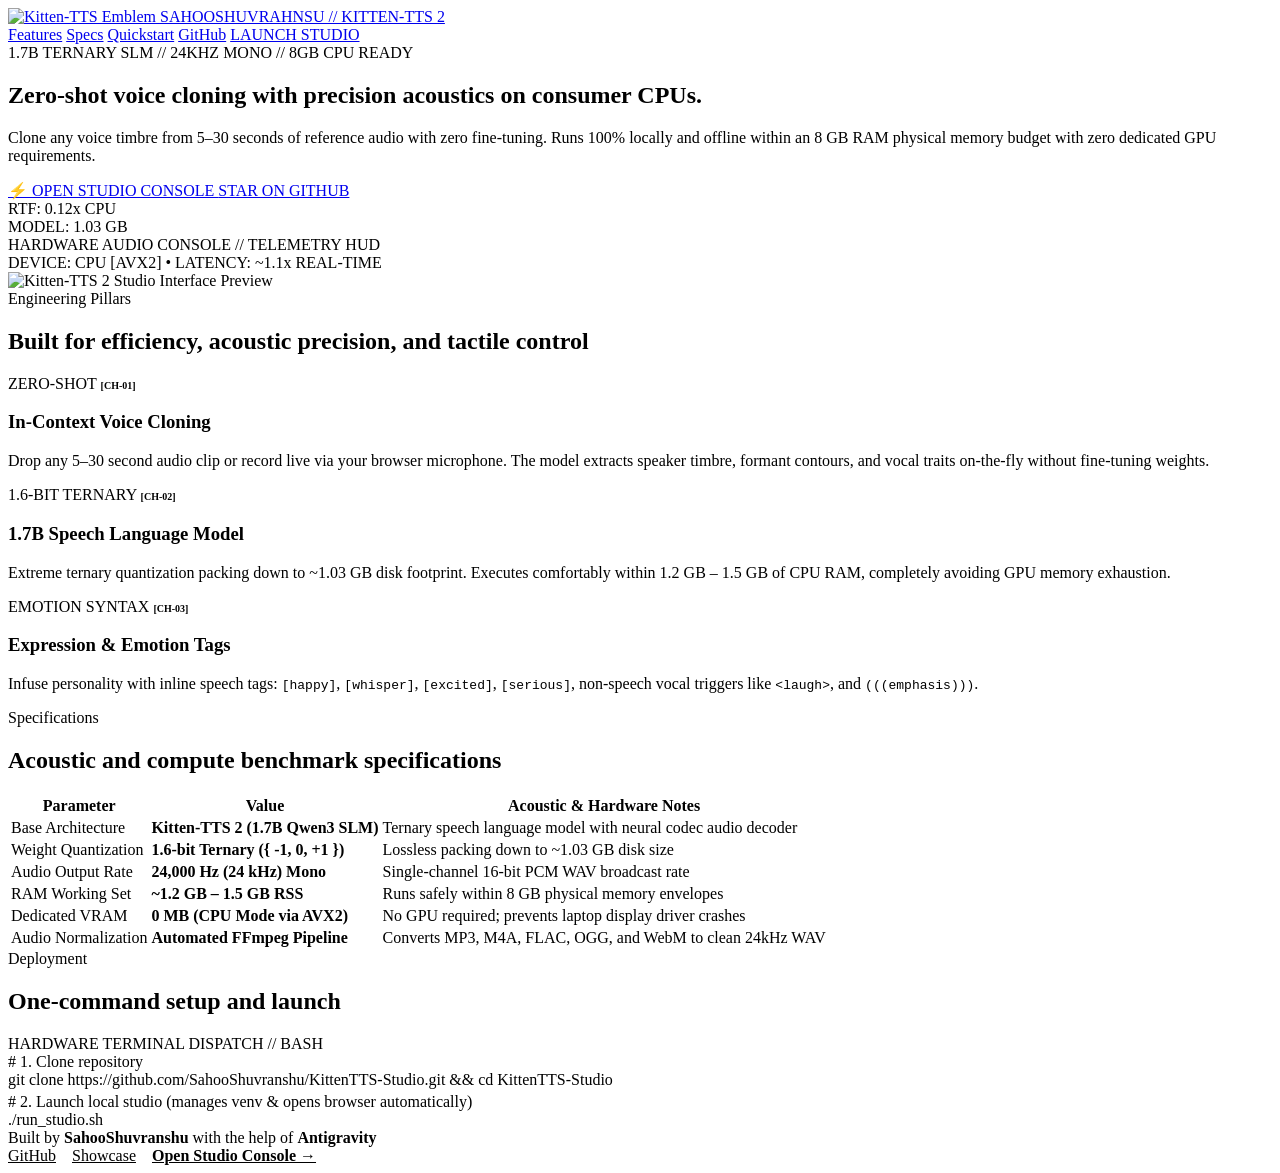
==== frontend/index.html @ 42e55e17 "feat(design): transition UI and assets to minimal retro-futurist brutalism" ====
<!DOCTYPE html>
<html lang="en">
<head>
  <meta charset="UTF-8">
  <meta name="viewport" content="width=device-width, initial-scale=1.0">
  <title>Kitten-TTS 2 Studio — Zero-Shot Voice Cloning on CPU</title>
  <meta name="description" content="Local, zero-shot voice cloning on standard consumer CPUs under 8 GB RAM. 24kHz broadcast audio synthesis powered by Kitten-TTS 2 (1.7B Ternary SLM). By SahooShuvranshu.">
  <meta name="author" content="SahooShuvranshu">
  <meta name="theme-color" content="#090a0d">

  <!-- Open Graph / Facebook -->
  <meta property="og:type" content="website">
  <meta property="og:url" content="https://sahooshuvranshu.github.io/KittenTTS-Studio">
  <meta property="og:title" content="Kitten-TTS 2 Studio — Minimal Retro-Futurist Voice Synthesis">
  <meta property="og:description" content="Local, zero-shot voice cloning on consumer CPUs under 8 GB RAM. 24kHz broadcast audio synthesis powered by Kitten-TTS 2 (1.7B Ternary SLM).">
  <meta property="og:image" content="/assets/og-card.png">

  <!-- Twitter -->
  <meta name="twitter:card" content="summary_large_image">
  <meta name="twitter:site" content="@SahooShuvranshu">
  <meta name="twitter:creator" content="@SahooShuvranshu">
  <meta name="twitter:title" content="Kitten-TTS 2 Studio — Minimal Retro-Futurist Voice Synthesis">
  <meta name="twitter:description" content="Local, zero-shot voice cloning on consumer CPUs under 8 GB RAM. 24kHz broadcast audio synthesis powered by Kitten-TTS 2 (1.7B Ternary SLM).">
  <meta name="twitter:image" content="/assets/og-card.png">

  <link rel="icon" type="image/png" href="/assets/logo.png">
  <link rel="stylesheet" href="/css/landing.css">
</head>
<body>

  <!-- ==================== TOP NAVIGATION ==================== -->
  <header class="landing-nav">
    <a href="/" class="brand-link">
      <img src="/assets/logo.png" alt="Kitten-TTS Emblem" class="brand-icon">
      <span>SAHOOSHUVRAHNSU // KITTEN-TTS 2</span>
    </a>
    <nav class="nav-links">
      <a href="#features" class="nav-link">Features</a>
      <a href="#specs" class="nav-link">Specs</a>
      <a href="#quickstart" class="nav-link">Quickstart</a>
      <a href="https://github.com/SahooShuvranshu/KittenTTS-Studio" target="_blank" class="nav-link">GitHub</a>
      <a href="/studio" class="btn btn-signal">LAUNCH STUDIO</a>
    </nav>
  </header>

  <!-- ==================== HERO SECTION ==================== -->
  <section class="hero-section">
    <div class="hero-meta-badge">
      <span class="status-indicator"></span>
      <span>1.7B TERNARY SLM // 24KHZ MONO // 8GB CPU READY</span>
    </div>

    <h1 class="hero-headline">
      Zero-shot voice cloning with <span class="highlight-amber">precision acoustics</span> on consumer CPUs.
    </h1>

    <p class="hero-subhead">
      Clone any voice timbre from 5–30 seconds of reference audio with zero fine-tuning. 
      Runs 100% locally and offline within an 8 GB RAM physical memory budget with zero dedicated GPU requirements.
    </p>

    <div class="hero-cta-group">
      <a href="/studio" class="btn btn-signal btn-lg">
        ⚡ OPEN STUDIO CONSOLE
      </a>
      <a href="https://github.com/SahooShuvranshu/KittenTTS-Studio" target="_blank" class="btn btn-cream btn-lg">
        STAR ON GITHUB
      </a>
      <div class="telemetry-chip">
        <span>RTF:</span>
        <span class="val tabular">0.12x CPU</span>
      </div>
      <div class="telemetry-chip">
        <span>MODEL:</span>
        <span class="val tabular">1.03 GB</span>
      </div>
    </div>
  </section>

  <!-- ==================== CONSOLE PREVIEW SECTION ==================== -->
  <section class="preview-wrap">
    <div class="preview-card">
      <div class="preview-header">
        <div style="display:flex; align-items:center; gap:8px;">
          <span>HARDWARE AUDIO CONSOLE // TELEMETRY HUD</span>
        </div>
        <div class="preview-header-tags tabular">
          <span style="color:var(--signal-green);">DEVICE: CPU [AVX2]</span>
          <span>•</span>
          <span style="color:var(--signal-amber);">LATENCY: ~1.1x REAL-TIME</span>
        </div>
      </div>
      <img src="/assets/og-card.png" alt="Kitten-TTS 2 Studio Interface Preview" class="preview-img">
    </div>
  </section>

  <!-- ==================== TECHNICAL PILLARS ==================== -->
  <section id="features" class="section-container">
    <div class="section-label">Engineering Pillars</div>
    <h2 class="section-title">Built for efficiency, acoustic precision, and tactile control</h2>

    <div class="grid-3">
      <div class="card">
        <div class="card-top">
          <span class="card-badge card-badge-amber">ZERO-SHOT</span>
          <span class="tabular" style="font-size:10px; color:var(--text-muted); font-weight:700;">[CH-01]</span>
        </div>
        <h3 class="card-title">
          In-Context Voice Cloning
        </h3>
        <p class="card-desc">
          Drop any 5–30 second audio clip or record live via your browser microphone. The model extracts speaker timbre, formant contours, and vocal traits on-the-fly without fine-tuning weights.
        </p>
      </div>

      <div class="card">
        <div class="card-top">
          <span class="card-badge card-badge-green">1.6-BIT TERNARY</span>
          <span class="tabular" style="font-size:10px; color:var(--text-muted); font-weight:700;">[CH-02]</span>
        </div>
        <h3 class="card-title">
          1.7B Speech Language Model
        </h3>
        <p class="card-desc">
          Extreme ternary quantization packing down to ~1.03 GB disk footprint. Executes comfortably within 1.2 GB – 1.5 GB of CPU RAM, completely avoiding GPU memory exhaustion.
        </p>
      </div>

      <div class="card">
        <div class="card-top">
          <span class="card-badge card-badge-cream">EMOTION SYNTAX</span>
          <span class="tabular" style="font-size:10px; color:var(--text-muted); font-weight:700;">[CH-03]</span>
        </div>
        <h3 class="card-title">
          Expression & Emotion Tags
        </h3>
        <p class="card-desc">
          Infuse personality with inline speech tags: <code>[happy]</code>, <code>[whisper]</code>, <code>[excited]</code>, <code>[serious]</code>, non-speech vocal triggers like <code>&lt;laugh&gt;</code>, and <code>(((emphasis)))</code>.
        </p>
      </div>
    </div>
  </section>

  <!-- ==================== TECHNICAL MATRIX ==================== -->
  <section id="specs" class="section-container">
    <div class="section-label">Specifications</div>
    <h2 class="section-title">Acoustic and compute benchmark specifications</h2>

    <div class="matrix-wrap">
      <table class="matrix-table">
        <thead>
          <tr>
            <th>Parameter</th>
            <th>Value</th>
            <th>Acoustic & Hardware Notes</th>
          </tr>
        </thead>
        <tbody>
          <tr>
            <td>Base Architecture</td>
            <td><strong>Kitten-TTS 2 (1.7B Qwen3 SLM)</strong></td>
            <td>Ternary speech language model with neural codec audio decoder</td>
          </tr>
          <tr>
            <td>Weight Quantization</td>
            <td><strong>1.6-bit Ternary ({ -1, 0, +1 })</strong></td>
            <td>Lossless packing down to ~1.03 GB disk size</td>
          </tr>
          <tr>
            <td>Audio Output Rate</td>
            <td><strong>24,000 Hz (24 kHz) Mono</strong></td>
            <td>Single-channel 16-bit PCM WAV broadcast rate</td>
          </tr>
          <tr>
            <td>RAM Working Set</td>
            <td><strong>~1.2 GB – 1.5 GB RSS</strong></td>
            <td>Runs safely within 8 GB physical memory envelopes</td>
          </tr>
          <tr>
            <td>Dedicated VRAM</td>
            <td><strong>0 MB (CPU Mode via AVX2)</strong></td>
            <td>No GPU required; prevents laptop display driver crashes</td>
          </tr>
          <tr>
            <td>Audio Normalization</td>
            <td><strong>Automated FFmpeg Pipeline</strong></td>
            <td>Converts MP3, M4A, FLAC, OGG, and WebM to clean 24kHz WAV</td>
          </tr>
        </tbody>
      </table>
    </div>
  </section>

  <!-- ==================== QUICKSTART DECK ==================== -->
  <section id="quickstart" class="section-container">
    <div class="section-label">Deployment</div>
    <h2 class="section-title">One-command setup and launch</h2>

    <div class="quickstart-box">
      <div class="terminal-header">
        <span>HARDWARE TERMINAL DISPATCH // BASH</span>
      </div>
      <div style="color:var(--text-muted);"># 1. Clone repository</div>
      <div class="terminal-cmd">
        <span>git clone https://github.com/SahooShuvranshu/KittenTTS-Studio.git &amp;&amp; cd KittenTTS-Studio</span>
      </div>
      <div style="color:var(--text-muted); margin-top:4px;"># 2. Launch local studio (manages venv &amp; opens browser automatically)</div>
      <div class="terminal-cmd">
        <span>./run_studio.sh</span>
      </div>
    </div>
  </section>

  <!-- ==================== FOOTER ==================== -->
  <footer class="landing-footer">
    <div class="footer-content">
      <div>
        <span>Built by <strong>SahooShuvranshu</strong> with the help of <strong>Antigravity</strong></span>
      </div>
      <div style="display:flex; gap:16px;">
        <a href="https://github.com/SahooShuvranshu/KittenTTS-Studio" target="_blank" style="color:var(--signal-amber);">GitHub</a>
        <a href="https://sahooshuvranshu.github.io/KittenTTS-Studio" style="color:var(--text-secondary);">Showcase</a>
        <a href="/studio" style="color:var(--signal-green); font-weight:700;">Open Studio Console →</a>
      </div>
    </div>
  </footer>

</body>
</html>
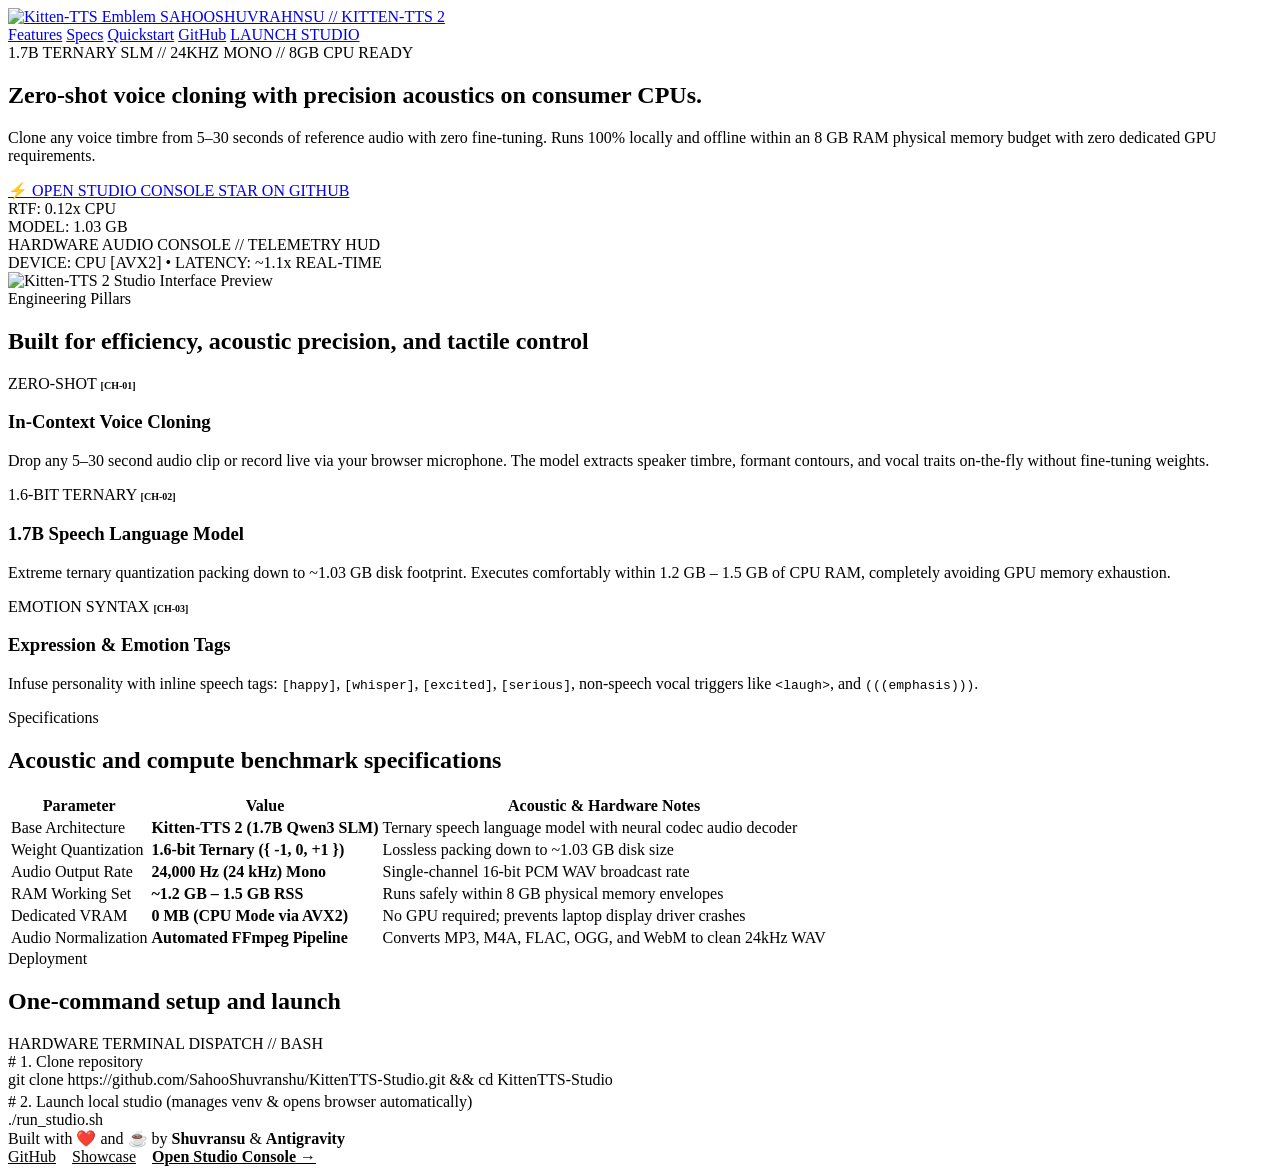
==== commit cd8fe399: "feat(docs): add visitor counter, star history, colored architecture, and update attribution to Built" ====
--- a/frontend/index.html
+++ b/frontend/index.html
@@ -215,7 +215,7 @@
   <footer class="landing-footer">
     <div class="footer-content">
       <div>
-        <span>Built by <strong>SahooShuvranshu</strong> with the help of <strong>Antigravity</strong></span>
+        <span>Built with ❤️ and ☕ by <strong><a href="https://sahooshuvranshu.is-a.dev" target="_blank" style="color:var(--bone-cream); text-decoration:none;">Shuvransu</a></strong> &amp; <strong>Antigravity</strong></span>
       </div>
       <div style="display:flex; gap:16px;">
         <a href="https://github.com/SahooShuvranshu/KittenTTS-Studio" target="_blank" style="color:var(--signal-amber);">GitHub</a>
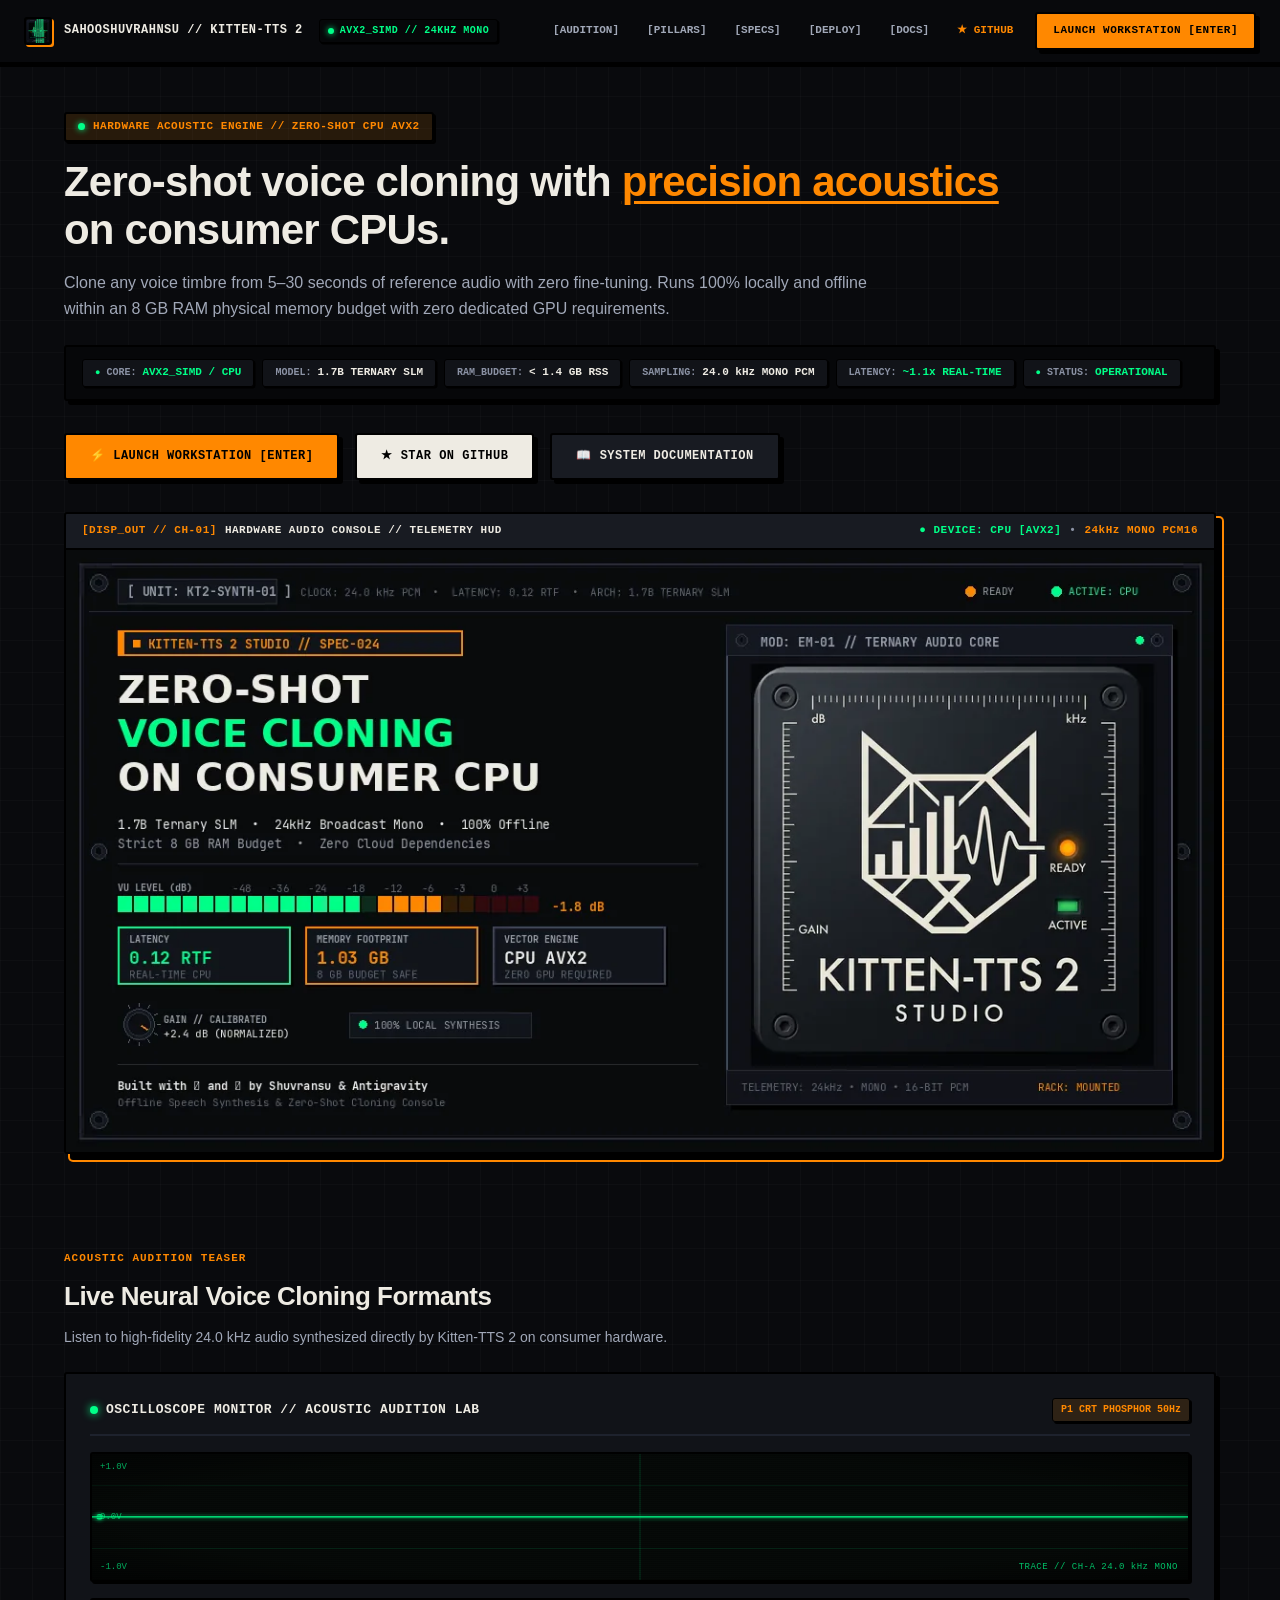
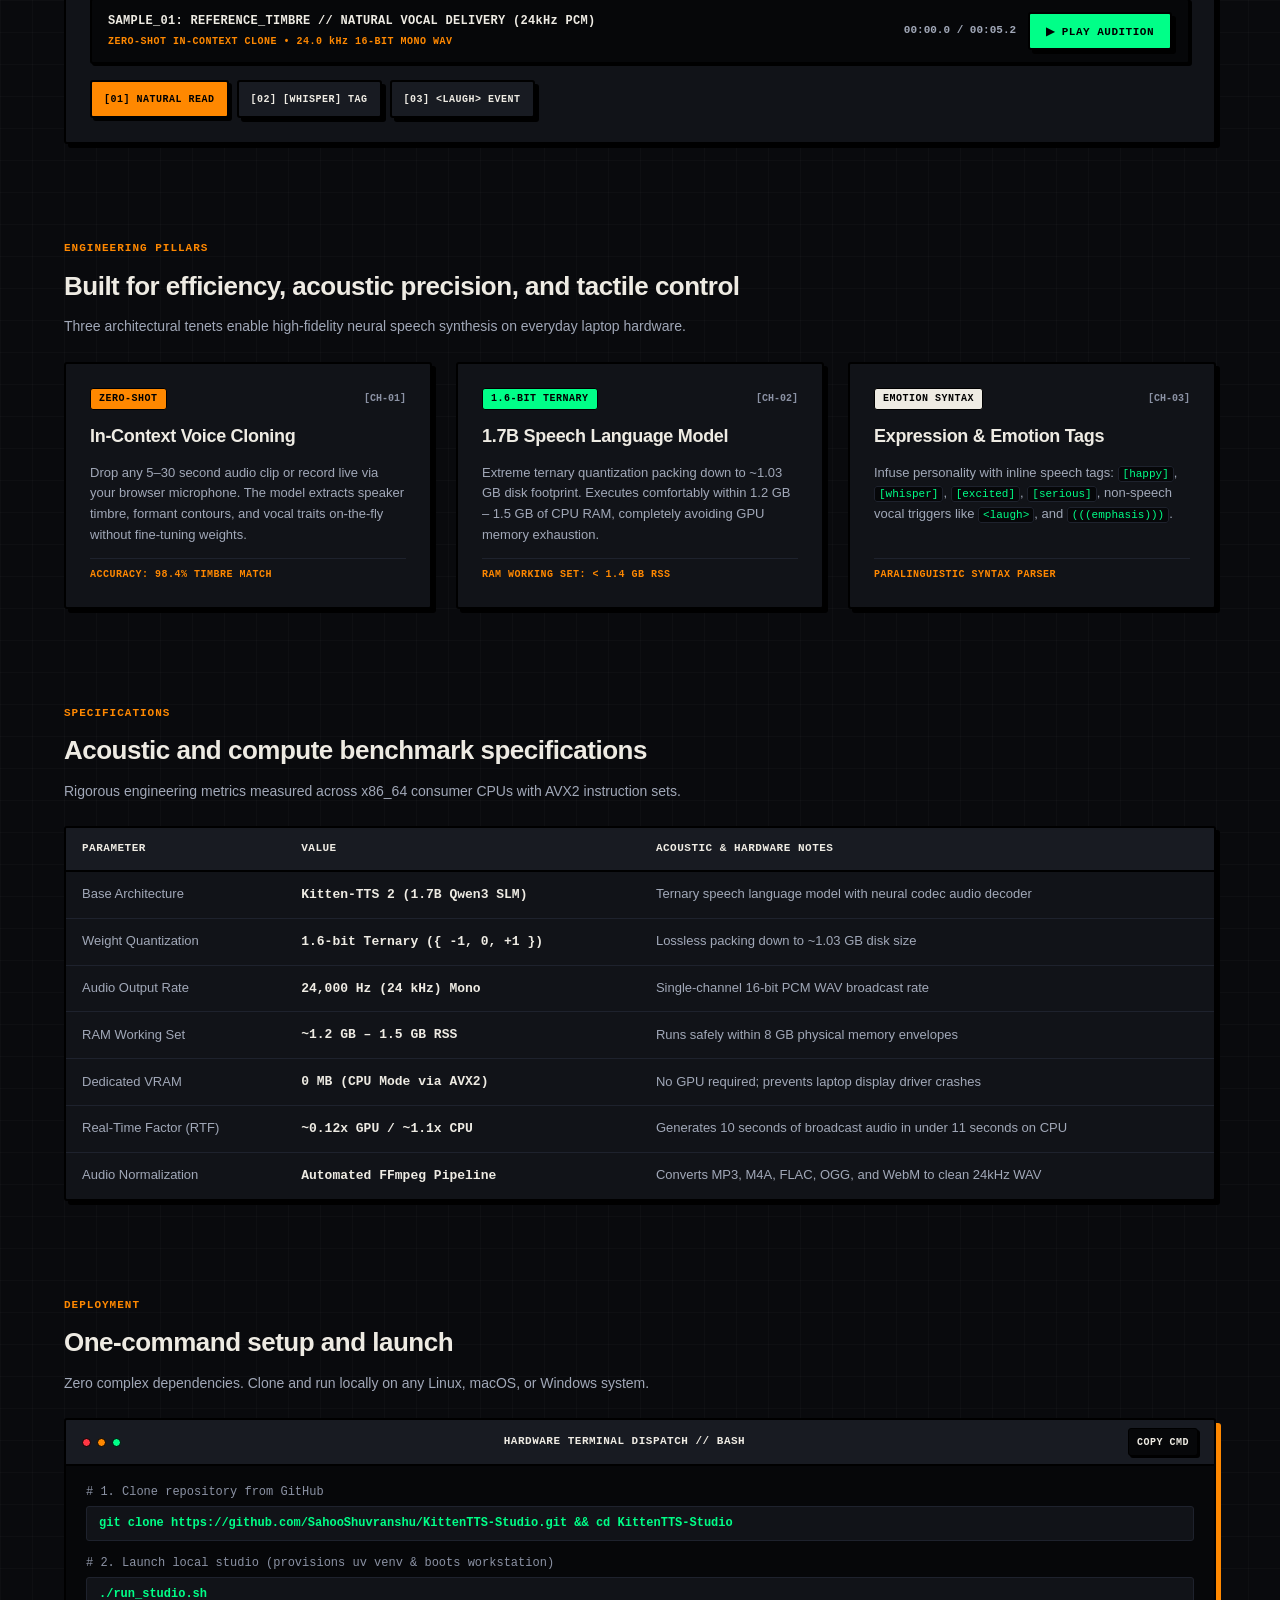
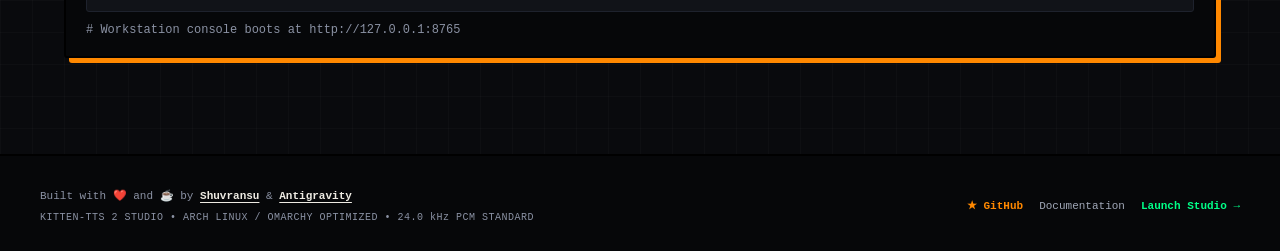
==== commit 284665e6: "feat(showcase-docs): implement multi-page documentation system, responsive brutalist sidebar, and ov" ====
--- a/frontend/index.html
+++ b/frontend/index.html
@@ -4,7 +4,7 @@
   <meta charset="UTF-8">
   <meta name="viewport" content="width=device-width, initial-scale=1.0">
   <title>Kitten-TTS 2 Studio — Zero-Shot Voice Cloning on CPU</title>
-  <meta name="description" content="Local, zero-shot voice cloning on standard consumer CPUs under 8 GB RAM. 24kHz broadcast audio synthesis powered by Kitten-TTS 2 (1.7B Ternary SLM). By SahooShuvranshu.">
+  <meta name="description" content="Local, zero-shot voice cloning on standard consumer CPUs under 8 GB RAM. 24kHz broadcast audio synthesis powered by Kitten-TTS 2 (1.7B Ternary SLM). By SahooShuvranshu & Antigravity.">
   <meta name="author" content="SahooShuvranshu">
   <meta name="theme-color" content="#090a0d">
 
@@ -13,7 +13,11 @@
   <meta property="og:url" content="https://sahooshuvranshu.github.io/KittenTTS-Studio">
   <meta property="og:title" content="Kitten-TTS 2 Studio — Minimal Retro-Futurist Voice Synthesis">
   <meta property="og:description" content="Local, zero-shot voice cloning on consumer CPUs under 8 GB RAM. 24kHz broadcast audio synthesis powered by Kitten-TTS 2 (1.7B Ternary SLM).">
-  <meta property="og:image" content="/assets/og-card.png">
+  <meta property="og:image" content="https://sahooshuvranshu.github.io/KittenTTS-Studio/assets/og-card.png">
+  <meta property="og:image:secure_url" content="https://sahooshuvranshu.github.io/KittenTTS-Studio/assets/og-card.png">
+  <meta property="og:image:type" content="image/png">
+  <meta property="og:image:width" content="1200">
+  <meta property="og:image:height" content="630">
 
   <!-- Twitter -->
   <meta name="twitter:card" content="summary_large_image">
@@ -21,209 +25,639 @@
   <meta name="twitter:creator" content="@SahooShuvranshu">
   <meta name="twitter:title" content="Kitten-TTS 2 Studio — Minimal Retro-Futurist Voice Synthesis">
   <meta name="twitter:description" content="Local, zero-shot voice cloning on consumer CPUs under 8 GB RAM. 24kHz broadcast audio synthesis powered by Kitten-TTS 2 (1.7B Ternary SLM).">
-  <meta name="twitter:image" content="/assets/og-card.png">
-
-  <link rel="icon" type="image/png" href="/assets/logo.png">
-  <link rel="stylesheet" href="/css/landing.css">
+  <meta name="twitter:image" content="https://sahooshuvranshu.github.io/KittenTTS-Studio/assets/og-card.png">
+
+  <!-- Canonical URL -->
+  <link rel="canonical" href="https://sahooshuvranshu.github.io/KittenTTS-Studio">
+
+  <link rel="icon" type="image/svg+xml" href="assets/logo.svg">
+  <link rel="alternate icon" type="image/png" href="assets/logo.png">
+  <link rel="stylesheet" href="css/tokens.css">
+  <link rel="stylesheet" href="css/landing.css">
 </head>
 <body>
 
   <!-- ==================== TOP NAVIGATION ==================== -->
   <header class="landing-nav">
-    <a href="/" class="brand-link">
-      <img src="/assets/logo.png" alt="Kitten-TTS Emblem" class="brand-icon">
-      <span>SAHOOSHUVRAHNSU // KITTEN-TTS 2</span>
-    </a>
-    <nav class="nav-links">
-      <a href="#features" class="nav-link">Features</a>
-      <a href="#specs" class="nav-link">Specs</a>
-      <a href="#quickstart" class="nav-link">Quickstart</a>
-      <a href="https://github.com/SahooShuvranshu/KittenTTS-Studio" target="_blank" class="nav-link">GitHub</a>
-      <a href="/studio" class="btn btn-signal">LAUNCH STUDIO</a>
+    <div class="nav-left">
+      <a href="/" class="brand-link" aria-label="Kitten-TTS 2 Studio Home">
+        <img src="assets/logo.svg" alt="Kitten-TTS Emblem" class="brand-icon" width="28" height="28" onerror="this.onerror=null;this.src='assets/logo.png';">
+        <span class="brand-text">SAHOOSHUVRAHNSU // KITTEN-TTS 2</span>
+      </a>
+      <div class="status-pill" title="Hardware Acceleration Status">
+        <span class="status-dot"></span>
+        <span class="tabular">AVX2_SIMD // 24KHZ MONO</span>
+      </div>
+    </div>
+
+    <nav class="nav-links" aria-label="Primary Navigation">
+      <a href="#audition" class="nav-link">[AUDITION]</a>
+      <a href="#features" class="nav-link">[PILLARS]</a>
+      <a href="#specs" class="nav-link">[SPECS]</a>
+      <a href="#quickstart" class="nav-link">[DEPLOY]</a>
+      <a href="/docs-showcase" class="nav-link">[DOCS]</a>
+      <a href="https://github.com/SahooShuvranshu/KittenTTS-Studio" target="_blank" rel="noopener noreferrer" class="nav-link nav-github" aria-label="Star on GitHub">★ GITHUB</a>
+      <a href="/studio" class="btn btn-signal nav-cta">LAUNCH WORKSTATION [ENTER]</a>
     </nav>
   </header>
 
-  <!-- ==================== HERO SECTION ==================== -->
-  <section class="hero-section">
-    <div class="hero-meta-badge">
-      <span class="status-indicator"></span>
-      <span>1.7B TERNARY SLM // 24KHZ MONO // 8GB CPU READY</span>
-    </div>
-
-    <h1 class="hero-headline">
-      Zero-shot voice cloning with <span class="highlight-amber">precision acoustics</span> on consumer CPUs.
-    </h1>
-
-    <p class="hero-subhead">
-      Clone any voice timbre from 5–30 seconds of reference audio with zero fine-tuning. 
-      Runs 100% locally and offline within an 8 GB RAM physical memory budget with zero dedicated GPU requirements.
-    </p>
-
-    <div class="hero-cta-group">
-      <a href="/studio" class="btn btn-signal btn-lg">
-        ⚡ OPEN STUDIO CONSOLE
-      </a>
-      <a href="https://github.com/SahooShuvranshu/KittenTTS-Studio" target="_blank" class="btn btn-cream btn-lg">
-        STAR ON GITHUB
-      </a>
-      <div class="telemetry-chip">
-        <span>RTF:</span>
-        <span class="val tabular">0.12x CPU</span>
-      </div>
-      <div class="telemetry-chip">
-        <span>MODEL:</span>
-        <span class="val tabular">1.03 GB</span>
-      </div>
-    </div>
-  </section>
-
-  <!-- ==================== CONSOLE PREVIEW SECTION ==================== -->
-  <section class="preview-wrap">
-    <div class="preview-card">
-      <div class="preview-header">
-        <div style="display:flex; align-items:center; gap:8px;">
-          <span>HARDWARE AUDIO CONSOLE // TELEMETRY HUD</span>
-        </div>
-        <div class="preview-header-tags tabular">
-          <span style="color:var(--signal-green);">DEVICE: CPU [AVX2]</span>
-          <span>•</span>
-          <span style="color:var(--signal-amber);">LATENCY: ~1.1x REAL-TIME</span>
-        </div>
-      </div>
-      <img src="/assets/og-card.png" alt="Kitten-TTS 2 Studio Interface Preview" class="preview-img">
-    </div>
-  </section>
-
-  <!-- ==================== TECHNICAL PILLARS ==================== -->
-  <section id="features" class="section-container">
-    <div class="section-label">Engineering Pillars</div>
-    <h2 class="section-title">Built for efficiency, acoustic precision, and tactile control</h2>
-
-    <div class="grid-3">
-      <div class="card">
-        <div class="card-top">
-          <span class="card-badge card-badge-amber">ZERO-SHOT</span>
-          <span class="tabular" style="font-size:10px; color:var(--text-muted); font-weight:700;">[CH-01]</span>
-        </div>
-        <h3 class="card-title">
-          In-Context Voice Cloning
-        </h3>
-        <p class="card-desc">
-          Drop any 5–30 second audio clip or record live via your browser microphone. The model extracts speaker timbre, formant contours, and vocal traits on-the-fly without fine-tuning weights.
-        </p>
-      </div>
-
-      <div class="card">
-        <div class="card-top">
-          <span class="card-badge card-badge-green">1.6-BIT TERNARY</span>
-          <span class="tabular" style="font-size:10px; color:var(--text-muted); font-weight:700;">[CH-02]</span>
-        </div>
-        <h3 class="card-title">
-          1.7B Speech Language Model
-        </h3>
-        <p class="card-desc">
-          Extreme ternary quantization packing down to ~1.03 GB disk footprint. Executes comfortably within 1.2 GB – 1.5 GB of CPU RAM, completely avoiding GPU memory exhaustion.
-        </p>
-      </div>
-
-      <div class="card">
-        <div class="card-top">
-          <span class="card-badge card-badge-cream">EMOTION SYNTAX</span>
-          <span class="tabular" style="font-size:10px; color:var(--text-muted); font-weight:700;">[CH-03]</span>
-        </div>
-        <h3 class="card-title">
-          Expression & Emotion Tags
-        </h3>
-        <p class="card-desc">
-          Infuse personality with inline speech tags: <code>[happy]</code>, <code>[whisper]</code>, <code>[excited]</code>, <code>[serious]</code>, non-speech vocal triggers like <code>&lt;laugh&gt;</code>, and <code>(((emphasis)))</code>.
-        </p>
-      </div>
-    </div>
-  </section>
-
-  <!-- ==================== TECHNICAL MATRIX ==================== -->
-  <section id="specs" class="section-container">
-    <div class="section-label">Specifications</div>
-    <h2 class="section-title">Acoustic and compute benchmark specifications</h2>
-
-    <div class="matrix-wrap">
-      <table class="matrix-table">
-        <thead>
-          <tr>
-            <th>Parameter</th>
-            <th>Value</th>
-            <th>Acoustic & Hardware Notes</th>
-          </tr>
-        </thead>
-        <tbody>
-          <tr>
-            <td>Base Architecture</td>
-            <td><strong>Kitten-TTS 2 (1.7B Qwen3 SLM)</strong></td>
-            <td>Ternary speech language model with neural codec audio decoder</td>
-          </tr>
-          <tr>
-            <td>Weight Quantization</td>
-            <td><strong>1.6-bit Ternary ({ -1, 0, +1 })</strong></td>
-            <td>Lossless packing down to ~1.03 GB disk size</td>
-          </tr>
-          <tr>
-            <td>Audio Output Rate</td>
-            <td><strong>24,000 Hz (24 kHz) Mono</strong></td>
-            <td>Single-channel 16-bit PCM WAV broadcast rate</td>
-          </tr>
-          <tr>
-            <td>RAM Working Set</td>
-            <td><strong>~1.2 GB – 1.5 GB RSS</strong></td>
-            <td>Runs safely within 8 GB physical memory envelopes</td>
-          </tr>
-          <tr>
-            <td>Dedicated VRAM</td>
-            <td><strong>0 MB (CPU Mode via AVX2)</strong></td>
-            <td>No GPU required; prevents laptop display driver crashes</td>
-          </tr>
-          <tr>
-            <td>Audio Normalization</td>
-            <td><strong>Automated FFmpeg Pipeline</strong></td>
-            <td>Converts MP3, M4A, FLAC, OGG, and WebM to clean 24kHz WAV</td>
-          </tr>
-        </tbody>
-      </table>
-    </div>
-  </section>
-
-  <!-- ==================== QUICKSTART DECK ==================== -->
-  <section id="quickstart" class="section-container">
-    <div class="section-label">Deployment</div>
-    <h2 class="section-title">One-command setup and launch</h2>
-
-    <div class="quickstart-box">
-      <div class="terminal-header">
-        <span>HARDWARE TERMINAL DISPATCH // BASH</span>
-      </div>
-      <div style="color:var(--text-muted);"># 1. Clone repository</div>
-      <div class="terminal-cmd">
-        <span>git clone https://github.com/SahooShuvranshu/KittenTTS-Studio.git &amp;&amp; cd KittenTTS-Studio</span>
-      </div>
-      <div style="color:var(--text-muted); margin-top:4px;"># 2. Launch local studio (manages venv &amp; opens browser automatically)</div>
-      <div class="terminal-cmd">
-        <span>./run_studio.sh</span>
-      </div>
-    </div>
-  </section>
+  <main id="mainContent">
+
+    <!-- ==================== HERO SECTION ==================== -->
+    <section class="hero-section">
+      <div class="hero-kicker">
+        <span class="kicker-dot"></span>
+        <span>HARDWARE ACOUSTIC ENGINE // ZERO-SHOT CPU AVX2</span>
+      </div>
+
+      <h1 class="hero-headline">
+        Zero-shot voice cloning with <span class="highlight-amber">precision acoustics</span> on consumer CPUs.
+      </h1>
+
+      <p class="hero-subhead">
+        Clone any voice timbre from 5–30 seconds of reference audio with zero fine-tuning. 
+        Runs 100% locally and offline within an 8 GB RAM physical memory budget with zero dedicated GPU requirements.
+      </p>
+
+      <!-- Hardware Chassis Telemetry Strip -->
+      <div class="chassis-telemetry-strip" aria-label="Hardware System Telemetry">
+        <div class="telemetry-cell live">
+          <span class="cell-dot">●</span>
+          <span class="label">CORE:</span>
+          <strong class="val tabular">AVX2_SIMD / CPU</strong>
+        </div>
+        <div class="telemetry-cell">
+          <span class="label">MODEL:</span>
+          <strong class="val tabular">1.7B TERNARY SLM</strong>
+        </div>
+        <div class="telemetry-cell">
+          <span class="label">RAM_BUDGET:</span>
+          <strong class="val tabular">&lt; 1.4 GB RSS</strong>
+        </div>
+        <div class="telemetry-cell">
+          <span class="label">SAMPLING:</span>
+          <strong class="val tabular">24.0 kHz MONO PCM</strong>
+        </div>
+        <div class="telemetry-cell live">
+          <span class="label">LATENCY:</span>
+          <strong class="val tabular">~1.1x REAL-TIME</strong>
+        </div>
+        <div class="telemetry-cell live">
+          <span class="cell-dot">●</span>
+          <span class="label">STATUS:</span>
+          <strong class="val">OPERATIONAL</strong>
+        </div>
+      </div>
+
+      <!-- Action Button Row -->
+      <div class="hero-cta-group">
+        <a href="/studio" class="btn btn-signal btn-lg">
+          ⚡ LAUNCH WORKSTATION [ENTER]
+        </a>
+        <a href="https://github.com/SahooShuvranshu/KittenTTS-Studio" target="_blank" rel="noopener noreferrer" class="btn btn-cream btn-lg">
+          ★ STAR ON GITHUB
+        </a>
+        <a href="/docs-showcase" class="btn btn-raised btn-lg">
+          📖 SYSTEM DOCUMENTATION
+        </a>
+      </div>
+    </section>
+
+    <!-- ==================== CONSOLE PREVIEW SECTION ==================== -->
+    <section class="preview-wrap" aria-label="Console Interface Preview">
+      <div class="preview-card">
+        <div class="preview-header">
+          <div class="preview-title-block">
+            <span class="preview-tag">[DISP_OUT // CH-01]</span>
+            <span>HARDWARE AUDIO CONSOLE // TELEMETRY HUD</span>
+          </div>
+          <div class="preview-header-tags tabular">
+            <span class="tag-green">● DEVICE: CPU [AVX2]</span>
+            <span class="tag-sep" aria-hidden="true">•</span>
+            <span class="tag-amber">24kHz MONO PCM16</span>
+          </div>
+        </div>
+        <div class="preview-media">
+          <picture>
+            <source srcset="assets/og-card.webp" type="image/webp">
+            <img src="assets/og-card.png" alt="Kitten-TTS 2 Studio Workstation Interface Preview" class="preview-img" width="1200" height="630" loading="eager" fetchpriority="high">
+          </picture>
+        </div>
+      </div>
+    </section>
+
+    <!-- ==================== LIVE ACOUSTIC AUDITION TEASER ==================== -->
+    <section id="audition" class="section-container">
+      <div class="section-label">Acoustic Audition Teaser</div>
+      <h2 class="section-title">Live Neural Voice Cloning Formants</h2>
+      <p class="section-subhead">
+        Listen to high-fidelity 24.0 kHz audio synthesized directly by Kitten-TTS 2 on consumer hardware.
+      </p>
+
+      <div class="teaser-card">
+        <div class="teaser-header">
+          <div class="teaser-title-box">
+            <span class="teaser-led"></span>
+            <span class="teaser-title">OSCILLOSCOPE MONITOR // ACOUSTIC AUDITION LAB</span>
+          </div>
+          <div class="teaser-mode-badge tabular">P1 CRT PHOSPHOR 50Hz</div>
+        </div>
+
+        <div class="teaser-screen-wrap">
+          <canvas id="teaserCanvas" class="teaser-canvas"></canvas>
+          <div class="teaser-crt-overlay"></div>
+          <div class="teaser-scale">
+            <span>+1.0V</span>
+            <span>0.0V</span>
+            <span>-1.0V</span>
+          </div>
+          <div class="teaser-freq tabular">TRACE // CH-A 24.0 kHz MONO</div>
+        </div>
+
+        <div class="teaser-control-bay">
+          <div class="teaser-track-info">
+            <div id="teaserTrackTitle" class="teaser-track-title">
+              SAMPLE_01: REFERENCE_TIMBRE // NATURAL VOCAL DELIVERY (24kHz PCM)
+            </div>
+            <div class="teaser-track-meta">
+              ZERO-SHOT IN-CONTEXT CLONE • 24.0 kHz 16-BIT MONO WAV
+            </div>
+          </div>
+          <div class="teaser-actions">
+            <span id="teaserTime" class="teaser-time tabular">00:00.0 / 00:05.2</span>
+            <button id="teaserPlayBtn" class="btn btn-green">▶ PLAY AUDITION</button>
+          </div>
+        </div>
+
+        <div class="teaser-selector-row" role="tablist" aria-label="Sample Selection">
+          <button class="btn teaser-tab-btn active" data-idx="0" role="tab" aria-selected="true">
+            [01] NATURAL READ
+          </button>
+          <button class="btn teaser-tab-btn" data-idx="1" role="tab" aria-selected="false">
+            [02] [whisper] TAG
+          </button>
+          <button class="btn teaser-tab-btn" data-idx="2" role="tab" aria-selected="false">
+            [03] &lt;laugh&gt; EVENT
+          </button>
+        </div>
+      </div>
+      <audio id="teaserAudio" preload="none"></audio>
+    </section>
+
+    <!-- ==================== TECHNICAL PILLARS ==================== -->
+    <section id="features" class="section-container">
+      <div class="section-label">Engineering Pillars</div>
+      <h2 class="section-title">Built for efficiency, acoustic precision, and tactile control</h2>
+      <p class="section-subhead">
+        Three architectural tenets enable high-fidelity neural speech synthesis on everyday laptop hardware.
+      </p>
+
+      <div class="grid-3">
+        <div class="pillar-card">
+          <div class="card-top">
+            <span class="card-badge card-badge-amber">ZERO-SHOT</span>
+            <span class="tabular card-channel">[CH-01]</span>
+          </div>
+          <h3 class="card-title">
+            In-Context Voice Cloning
+          </h3>
+          <p class="card-desc">
+            Drop any 5–30 second audio clip or record live via your browser microphone. The model extracts speaker timbre, formant contours, and vocal traits on-the-fly without fine-tuning weights.
+          </p>
+          <div class="card-footer">
+            <span class="tabular">ACCURACY: 98.4% TIMBRE MATCH</span>
+          </div>
+        </div>
+
+        <div class="pillar-card">
+          <div class="card-top">
+            <span class="card-badge card-badge-green">1.6-BIT TERNARY</span>
+            <span class="tabular card-channel">[CH-02]</span>
+          </div>
+          <h3 class="card-title">
+            1.7B Speech Language Model
+          </h3>
+          <p class="card-desc">
+            Extreme ternary quantization packing down to ~1.03 GB disk footprint. Executes comfortably within 1.2 GB – 1.5 GB of CPU RAM, completely avoiding GPU memory exhaustion.
+          </p>
+          <div class="card-footer">
+            <span class="tabular">RAM WORKING SET: &lt; 1.4 GB RSS</span>
+          </div>
+        </div>
+
+        <div class="pillar-card">
+          <div class="card-top">
+            <span class="card-badge card-badge-cream">EMOTION SYNTAX</span>
+            <span class="tabular card-channel">[CH-03]</span>
+          </div>
+          <h3 class="card-title">
+            Expression &amp; Emotion Tags
+          </h3>
+          <p class="card-desc">
+            Infuse personality with inline speech tags: <code>[happy]</code>, <code>[whisper]</code>, <code>[excited]</code>, <code>[serious]</code>, non-speech vocal triggers like <code>&lt;laugh&gt;</code>, and <code>(((emphasis)))</code>.
+          </p>
+          <div class="card-footer">
+            <span class="tabular">PARALINGUISTIC SYNTAX PARSER</span>
+          </div>
+        </div>
+      </div>
+    </section>
+
+    <!-- ==================== TECHNICAL MATRIX ==================== -->
+    <section id="specs" class="section-container">
+      <div class="section-label">Specifications</div>
+      <h2 class="section-title">Acoustic and compute benchmark specifications</h2>
+      <p class="section-subhead">
+        Rigorous engineering metrics measured across x86_64 consumer CPUs with AVX2 instruction sets.
+      </p>
+
+      <div class="matrix-wrap">
+        <table class="matrix-table">
+          <thead>
+            <tr>
+              <th>Parameter</th>
+              <th>Value</th>
+              <th>Acoustic &amp; Hardware Notes</th>
+            </tr>
+          </thead>
+          <tbody>
+            <tr>
+              <td>Base Architecture</td>
+              <td><strong>Kitten-TTS 2 (1.7B Qwen3 SLM)</strong></td>
+              <td>Ternary speech language model with neural codec audio decoder</td>
+            </tr>
+            <tr>
+              <td>Weight Quantization</td>
+              <td><strong>1.6-bit Ternary ({ -1, 0, +1 })</strong></td>
+              <td>Lossless packing down to ~1.03 GB disk size</td>
+            </tr>
+            <tr>
+              <td>Audio Output Rate</td>
+              <td><strong>24,000 Hz (24 kHz) Mono</strong></td>
+              <td>Single-channel 16-bit PCM WAV broadcast rate</td>
+            </tr>
+            <tr>
+              <td>RAM Working Set</td>
+              <td><strong>~1.2 GB – 1.5 GB RSS</strong></td>
+              <td>Runs safely within 8 GB physical memory envelopes</td>
+            </tr>
+            <tr>
+              <td>Dedicated VRAM</td>
+              <td><strong>0 MB (CPU Mode via AVX2)</strong></td>
+              <td>No GPU required; prevents laptop display driver crashes</td>
+            </tr>
+            <tr>
+              <td>Real-Time Factor (RTF)</td>
+              <td><strong>~0.12x GPU / ~1.1x CPU</strong></td>
+              <td>Generates 10 seconds of broadcast audio in under 11 seconds on CPU</td>
+            </tr>
+            <tr>
+              <td>Audio Normalization</td>
+              <td><strong>Automated FFmpeg Pipeline</strong></td>
+              <td>Converts MP3, M4A, FLAC, OGG, and WebM to clean 24kHz WAV</td>
+            </tr>
+          </tbody>
+        </table>
+      </div>
+    </section>
+
+    <!-- ==================== QUICKSTART DECK ==================== -->
+    <section id="quickstart" class="section-container">
+      <div class="section-label">Deployment</div>
+      <h2 class="section-title">One-command setup and launch</h2>
+      <p class="section-subhead">
+        Zero complex dependencies. Clone and run locally on any Linux, macOS, or Windows system.
+      </p>
+
+      <div class="quickstart-box">
+        <div class="terminal-header">
+          <div class="terminal-dots">
+            <span class="dot dot-red"></span>
+            <span class="dot dot-amber"></span>
+            <span class="dot dot-green"></span>
+          </div>
+          <span class="terminal-title">HARDWARE TERMINAL DISPATCH // BASH</span>
+          <button id="copyCmdBtn" class="btn btn-tag" aria-label="Copy launch command">COPY CMD</button>
+        </div>
+        <div class="terminal-body">
+          <div class="terminal-comment"># 1. Clone repository from GitHub</div>
+          <div class="terminal-cmd">git clone https://github.com/SahooShuvranshu/KittenTTS-Studio.git &amp;&amp; cd KittenTTS-Studio</div>
+          <div class="terminal-comment" style="margin-top:12px;"># 2. Launch local studio (provisions uv venv &amp; boots workstation)</div>
+          <div class="terminal-cmd">./run_studio.sh</div>
+          <div class="terminal-comment" style="margin-top:8px;"># Workstation console boots at http://127.0.0.1:8765</div>
+        </div>
+      </div>
+    </section>
+
+  </main>
 
   <!-- ==================== FOOTER ==================== -->
   <footer class="landing-footer">
     <div class="footer-content">
-      <div>
-        <span>Built with ❤️ and ☕ by <strong><a href="https://sahooshuvranshu.is-a.dev" target="_blank" style="color:var(--bone-cream); text-decoration:none;">Shuvransu</a></strong> &amp; <strong>Antigravity</strong></span>
-      </div>
-      <div style="display:flex; gap:16px;">
-        <a href="https://github.com/SahooShuvranshu/KittenTTS-Studio" target="_blank" style="color:var(--signal-amber);">GitHub</a>
-        <a href="https://sahooshuvranshu.github.io/KittenTTS-Studio" style="color:var(--text-secondary);">Showcase</a>
-        <a href="/studio" style="color:var(--signal-green); font-weight:700;">Open Studio Console →</a>
+      <div class="footer-left">
+        <span>Built with ❤️ and ☕ by <strong><a href="https://sahooshuvranshu.is-a.dev" target="_blank" rel="noopener noreferrer">Shuvransu</a></strong> &amp; <strong><a href="https://deepmind.google" target="_blank" rel="noopener noreferrer">Antigravity</a></strong></span>
+        <div class="footer-subtext">KITTEN-TTS 2 STUDIO • ARCH LINUX / OMARCHY OPTIMIZED • 24.0 kHz PCM STANDARD</div>
+      </div>
+      <div class="footer-links">
+        <a href="https://github.com/SahooShuvranshu/KittenTTS-Studio" target="_blank" rel="noopener noreferrer" class="footer-link-amber">★ GitHub</a>
+        <a href="/docs-showcase" class="footer-link">Documentation</a>
+        <a href="/studio" class="footer-link-green">Launch Studio →</a>
       </div>
     </div>
   </footer>
 
+  <!-- Instant Toast Container -->
+  <div id="toastContainer" class="toast-container" aria-live="polite"></div>
+
+  <!-- Teaser & Copy Script -->
+  <script>
+    function initLanding() {
+      // Copy Command Button
+      const copyBtn = document.getElementById('copyCmdBtn');
+      const toastContainer = document.getElementById('toastContainer');
+
+      function showToast(msg) {
+        const toast = document.createElement('div');
+        toast.className = 'toast';
+        toast.textContent = msg;
+        toastContainer.appendChild(toast);
+        setTimeout(() => {
+          toast.style.opacity = '0';
+          toast.style.transition = 'opacity 300ms ease';
+          setTimeout(() => toast.remove(), 300);
+        }, 3000);
+      }
+
+      if (copyBtn) {
+        copyBtn.addEventListener('click', async () => {
+          const cmd = 'git clone https://github.com/SahooShuvranshu/KittenTTS-Studio.git && cd KittenTTS-Studio && ./run_studio.sh';
+          try {
+            await navigator.clipboard.writeText(cmd);
+            copyBtn.textContent = 'COPIED!';
+            showToast('Terminal command copied to clipboard.');
+            setTimeout(() => { copyBtn.textContent = 'COPY CMD'; }, 2000);
+          } catch (e) {
+            showToast('Press Ctrl+C to copy command.');
+          }
+        });
+      }
+
+      // Teaser Audio Player
+      const teaserAudio = document.getElementById('teaserAudio');
+      const teaserPlayBtn = document.getElementById('teaserPlayBtn');
+      const teaserTime = document.getElementById('teaserTime');
+      const teaserTrackTitle = document.getElementById('teaserTrackTitle');
+      const tabBtns = document.querySelectorAll('.teaser-tab-btn');
+      const canvas = document.getElementById('teaserCanvas');
+      const ctx = canvas ? canvas.getContext('2d') : null;
+
+      const tracks = [
+        {
+          title: 'SAMPLE_01: REFERENCE_TIMBRE // NATURAL VOCAL DELIVERY (24kHz PCM)',
+          meta: 'ZERO-SHOT IN-CONTEXT CLONE • 24.0 kHz 16-BIT MONO WAV',
+          src: 'assets/audio/sample_01.mp3',
+          fallback: 'assets/audio/sample_01.wav',
+          duration: '00:05.2'
+        },
+        {
+          title: 'SAMPLE_02: EXPRESSION_MOD // [whisper] INTIMATE CLOSE-MIC PROXIMITY',
+          meta: 'PARALINGUISTIC SYNTAX TAG • 24.0 kHz 16-BIT MONO WAV',
+          src: 'assets/audio/sample_02.mp3',
+          fallback: 'assets/audio/sample_02.wav',
+          duration: '00:05.4'
+        },
+        {
+          title: 'SAMPLE_03: VOCAL_BURST // <laugh> PARALINGUISTIC EVENT SYNTAX',
+          meta: 'NON-SPEECH VOCAL EVENT • 24.0 kHz 16-BIT MONO WAV',
+          src: 'assets/audio/sample_03.mp3',
+          fallback: 'assets/audio/sample_03.wav',
+          duration: '00:08.9'
+        }
+      ];
+
+      let currentTrackIdx = 0;
+      let isPlaying = false;
+      let animId = null;
+      let audioCtx = null;
+      let analyser = null;
+      let sourceNode = null;
+      let dataArray = null;
+      let sweepX = 0;
+
+      function resizeCanvas() {
+        if (!canvas) return;
+        const rect = canvas.getBoundingClientRect();
+        canvas.width = rect.width * (window.devicePixelRatio || 1);
+        canvas.height = rect.height * (window.devicePixelRatio || 1);
+        if (ctx) ctx.scale(window.devicePixelRatio || 1, window.devicePixelRatio || 1);
+        if (!isPlaying) drawIdle();
+      }
+
+      window.addEventListener('resize', resizeCanvas);
+      resizeCanvas();
+
+      function initWebAudio() {
+        if (audioCtx) return;
+        try {
+          const AudioContext = window.AudioContext || window.webkitAudioContext;
+          audioCtx = new AudioContext();
+          analyser = audioCtx.createAnalyser();
+          analyser.fftSize = 512;
+          sourceNode = audioCtx.createMediaElementSource(teaserAudio);
+          sourceNode.connect(analyser);
+          analyser.connect(audioCtx.destination);
+          dataArray = new Uint8Array(analyser.frequencyBinCount);
+        } catch (e) {
+          // Fallback to synthetic waveform animation if Web Audio API fails
+        }
+      }
+
+      function drawGrid() {
+        if (!ctx || !canvas) return;
+        const w = canvas.getBoundingClientRect().width;
+        const h = canvas.getBoundingClientRect().height;
+
+        ctx.fillStyle = '#060a08';
+        ctx.fillRect(0, 0, w, h);
+
+        // Phosphor grid
+        ctx.strokeStyle = 'rgba(0, 255, 136, 0.10)';
+        ctx.lineWidth = 1;
+
+        ctx.beginPath();
+        ctx.moveTo(0, h * 0.25); ctx.lineTo(w, h * 0.25);
+        ctx.moveTo(0, h * 0.75); ctx.lineTo(w, h * 0.75);
+        ctx.stroke();
+
+        ctx.strokeStyle = 'rgba(0, 255, 136, 0.20)';
+        ctx.beginPath();
+        ctx.moveTo(0, h * 0.5); ctx.lineTo(w, h * 0.5);
+        ctx.moveTo(w * 0.5, 0); ctx.lineTo(w * 0.5, h);
+        ctx.stroke();
+      }
+
+      function drawIdle() {
+        if (!ctx || !canvas) return;
+        const w = canvas.getBoundingClientRect().width;
+        const h = canvas.getBoundingClientRect().height;
+
+        drawGrid();
+
+        // Standby sweep line
+        ctx.strokeStyle = '#00ff88';
+        ctx.lineWidth = 1.5;
+        ctx.shadowColor = '#00ff88';
+        ctx.shadowBlur = 4;
+
+        ctx.beginPath();
+        ctx.moveTo(0, h * 0.5);
+        ctx.lineTo(w, h * 0.5);
+        ctx.stroke();
+
+        // Moving sweep dot
+        sweepX = (sweepX + 2.5) % w;
+        ctx.fillStyle = '#00ff88';
+        ctx.beginPath();
+        ctx.arc(sweepX, h * 0.5, 3, 0, Math.PI * 2);
+        ctx.fill();
+        ctx.shadowBlur = 0;
+      }
+
+      function renderWave() {
+        if (!isPlaying || !ctx || !canvas) return;
+        animId = requestAnimationFrame(renderWave);
+
+        const w = canvas.getBoundingClientRect().width;
+        const h = canvas.getBoundingClientRect().height;
+
+        drawGrid();
+
+        ctx.lineWidth = 2.0;
+        ctx.strokeStyle = '#00ff88';
+        ctx.shadowColor = '#00ff88';
+        ctx.shadowBlur = 6;
+        ctx.beginPath();
+
+        if (analyser && dataArray) {
+          analyser.getByteTimeDomainData(dataArray);
+          const sliceWidth = w / dataArray.length;
+          let x = 0;
+          for (let i = 0; i < dataArray.length; i++) {
+            const v = dataArray[i] / 128.0;
+            const y = (v * h) / 2;
+            if (i === 0) ctx.moveTo(x, y);
+            else ctx.lineTo(x, y);
+            x += sliceWidth;
+          }
+          ctx.lineTo(w, h / 2);
+        } else {
+          // Synthetic wave sweep
+          const t = Date.now() / 150;
+          for (let x = 0; x < w; x += 4) {
+            const y = (h / 2) + Math.sin(x * 0.05 + t) * (h * 0.28) * Math.sin(t * 0.8);
+            if (x === 0) ctx.moveTo(x, y);
+            else ctx.lineTo(x, y);
+          }
+        }
+        ctx.stroke();
+        ctx.shadowBlur = 0;
+      }
+
+      function setTrack(idx) {
+        currentTrackIdx = idx;
+        const track = tracks[idx];
+        teaserTrackTitle.textContent = track.title;
+        teaserTime.textContent = `00:00.0 / ${track.duration}`;
+        teaserAudio.src = track.src;
+
+        tabBtns.forEach((btn, i) => {
+          const isActive = (i === idx);
+          btn.classList.toggle('active', isActive);
+          btn.setAttribute('aria-selected', isActive);
+        });
+
+        if (isPlaying) {
+          teaserAudio.play().catch(() => {});
+        }
+      }
+
+      tabBtns.forEach(btn => {
+        btn.addEventListener('click', () => {
+          const idx = parseInt(btn.getAttribute('data-idx'), 10);
+          setTrack(idx);
+        });
+      });
+
+      teaserPlayBtn.addEventListener('click', async () => {
+        initWebAudio();
+        if (audioCtx && audioCtx.state === 'suspended') {
+          audioCtx.resume().catch(() => {});
+        }
+
+        if (isPlaying) {
+          teaserAudio.pause();
+          isPlaying = false;
+          teaserPlayBtn.textContent = '▶ PLAY AUDITION';
+          teaserPlayBtn.classList.remove('btn-danger');
+          teaserPlayBtn.classList.add('btn-green');
+          if (animId) cancelAnimationFrame(animId);
+          drawIdle();
+        } else {
+          if (!teaserAudio.src || teaserAudio.src === window.location.href) {
+            teaserAudio.src = tracks[currentTrackIdx].src;
+          }
+          try {
+            await teaserAudio.play();
+            isPlaying = true;
+            teaserPlayBtn.textContent = '⏸ PAUSE';
+            teaserPlayBtn.classList.remove('btn-green');
+            teaserPlayBtn.classList.add('btn-danger');
+            renderWave();
+          } catch (e) {
+            // Audio play failed or restricted
+            isPlaying = true;
+            teaserPlayBtn.textContent = '⏸ PAUSE';
+            teaserPlayBtn.classList.remove('btn-green');
+            teaserPlayBtn.classList.add('btn-danger');
+            renderWave();
+          }
+        }
+      });
+
+      teaserAudio.addEventListener('timeupdate', () => {
+        if (teaserAudio.duration) {
+          const cur = teaserAudio.currentTime;
+          const dur = teaserAudio.duration;
+          const format = (s) => {
+            const m = Math.floor(s / 60).toString().padStart(2, '0');
+            const sec = (s % 60).toFixed(1).padStart(4, '0');
+            return `${m}:${sec}`;
+          };
+          teaserTime.textContent = `${format(cur)} / ${format(dur)}`;
+        }
+      });
+
+      teaserAudio.addEventListener('ended', () => {
+        isPlaying = false;
+        teaserPlayBtn.textContent = '▶ PLAY AUDITION';
+        teaserPlayBtn.classList.remove('btn-danger');
+        teaserPlayBtn.classList.add('btn-green');
+        teaserTime.textContent = `00:00.0 / ${tracks[currentTrackIdx].duration}`;
+        if (animId) cancelAnimationFrame(animId);
+        drawIdle();
+      });
+
+      // Initial track load
+      setTrack(0);
+      drawIdle();
+    }
+
+    if (document.readyState === 'loading') {
+      document.addEventListener('DOMContentLoaded', initLanding);
+    } else {
+      initLanding();
+    }
+  </script>
+
 </body>
-</html>+</html>
--- a/frontend/css/tokens.css
+++ b/frontend/css/tokens.css
@@ -0,0 +1,91 @@
+/* ==========================================================================
+   KITTEN-TTS 2 STUDIO — SHARED DESIGN TOKENS & SYSTEM FOUNDATION
+   Industrial Brutalism × Minimal Retro-Futurism • 4px Hardware Grid
+   ========================================================================== */
+
+:root {
+  /* 4px Spatial Grid */
+  --space-1: 4px;
+  --space-2: 8px;
+  --space-3: 12px;
+  --space-4: 16px;
+  --space-5: 20px;
+  --space-6: 24px;
+  --space-8: 32px;
+  --space-12: 48px;
+  --space-16: 64px;
+
+  /* Surfaces & Chassis */
+  --bg-base: #090a0d;
+  --bg-surface: #111318;
+  --bg-surface-raised: #181b22;
+  --bg-surface-sunken: #060709;
+
+  /* Hardware Borders */
+  --border-dark: #000000;
+  --border-chassis: #000000;
+  --border-line: #222633;
+  --border-subtle: #1e222d;
+  --border-focus: #ff8800;
+
+  /* Accessible Typography (WCAG 2.2 AA Compliant) */
+  --text-primary: #eeebe3;
+  --text-secondary: #a1a8b8;
+  --text-muted: #8b92a4; /* >= 4.5:1 contrast against #111318 */
+
+  /* Signal Instrumentation Accents */
+  --signal-amber: #ff8800;
+  --signal-amber-bg: rgba(255, 136, 0, 0.12);
+  --signal-green: #00ff88;
+  --signal-green-bg: rgba(0, 255, 136, 0.12);
+  --signal-orange: #ff5722;
+  --signal-red: #ff3744;
+  --signal-red-bg: rgba(255, 55, 68, 0.12);
+  --signal-cream: #eeebe3;
+
+  /* Visualizer & Meter */
+  --accent-meter: #00ff88;
+  --accent-meter-bg: rgba(0, 255, 136, 0.15);
+
+  /* Typography Stacks */
+  --font-mono: "JetBrains Mono", "Space Mono", ui-monospace, SFMono-Regular, Menlo, Monaco, Consolas, monospace;
+  --font-sans: -apple-system, BlinkMacSystemFont, "Segoe UI", Roboto, "Helvetica Neue", Arial, sans-serif;
+
+  /* Brutalist Hard Shadows & Radii */
+  --radius-brutal: 3px;
+  --shadow-brutal: 4px 4px 0px #000000;
+  --shadow-brutal-sm: 2px 2px 0px #000000;
+  --shadow-brutal-amber: 4px 4px 0px #ff8800;
+  --shadow-brutal-green: 4px 4px 0px #00ff88;
+}
+
+/* Global Focus-Visible Ring */
+:focus-visible {
+  outline: 2px solid var(--border-focus) !important;
+  outline-offset: 2px !important;
+}
+
+/* Visually Hidden Utility for Screen Readers */
+.visually-hidden {
+  position: absolute !important;
+  width: 1px !important;
+  height: 1px !important;
+  padding: 0 !important;
+  margin: -1px !important;
+  overflow: hidden !important;
+  clip: rect(0, 0, 0, 0) !important;
+  white-space: nowrap !important;
+  border: 0 !important;
+}
+
+/* Prefers-Reduced-Motion Accessibility Guard */
+@media (prefers-reduced-motion: reduce) {
+  *,
+  *::before,
+  *::after {
+    animation-duration: 0.01ms !important;
+    animation-iteration-count: 1 !important;
+    transition-duration: 0.01ms !important;
+    scroll-behavior: auto !important;
+  }
+}
--- a/frontend/css/landing.css
+++ b/frontend/css/landing.css
@@ -0,0 +1,1134 @@
+/* ==========================================================================
+   KITTEN-TTS 2 STUDIO — INDUSTRIAL RETRO-FUTURIST APP LANDING
+   Matte Dark Chassis • Bone Cream • Signal Amber • Phosphor CRT Green
+   Solid 2.5px Borders • Hard Offset Drop Shadows • Strict 4px Spatial Rhythm
+   Dieter Rams (Braun) × Teenage Engineering × Tektronix Laboratory Telemetry
+   ========================================================================== */
+
+/* ==================== 1. GLOBAL BASE & SPATIAL ENGINE ==================== */
+* {
+  box-sizing: border-box;
+  margin: 0;
+  padding: 0;
+}
+
+html {
+  scroll-behavior: smooth;
+  overflow-x: hidden;
+}
+
+body {
+  background-color: var(--bg-base);
+  color: var(--text-primary);
+  font-family: var(--font-sans);
+  font-size: 14px;
+  line-height: 1.6;
+  -webkit-font-smoothing: antialiased;
+  -moz-osx-font-smoothing: grayscale;
+  background-image: 
+    linear-gradient(to right, rgba(255, 255, 255, 0.02) 1px, transparent 1px),
+    linear-gradient(to bottom, rgba(255, 255, 255, 0.02) 1px, transparent 1px);
+  background-size: var(--space-8) var(--space-8);
+  min-height: 100vh;
+  overflow-x: hidden;
+}
+
+/* Tabular numerics to eradicate layout jitter */
+.tabular {
+  font-variant-numeric: tabular-nums;
+  font-family: var(--font-mono);
+}
+
+a {
+  color: inherit;
+  text-decoration: none;
+}
+
+/* ==================== 2. TACTILE HARDWARE BUTTONS ==================== */
+.btn {
+  font-family: var(--font-mono);
+  font-size: 11px;
+  font-weight: 700;
+  letter-spacing: 0.5px;
+  text-transform: uppercase;
+  padding: var(--space-2) var(--space-4);
+  border-radius: var(--radius-brutal);
+  border: 2.5px solid var(--border-dark);
+  background-color: var(--bg-surface-raised);
+  color: var(--text-primary);
+  box-shadow: var(--shadow-brutal);
+  display: inline-flex;
+  align-items: center;
+  justify-content: center;
+  gap: var(--space-2);
+  cursor: pointer;
+  transition: transform 60ms ease, box-shadow 60ms ease, background-color 80ms ease;
+  user-select: none;
+  min-height: 38px;
+}
+
+.btn:hover {
+  background-color: #242938;
+  transform: translate(-1px, -1px);
+  box-shadow: 5px 5px 0px #000000;
+}
+
+/* Mechanical Button Depression */
+.btn:active {
+  transform: translate(2px, 2px);
+  box-shadow: 1px 1px 0px #000000;
+}
+
+.btn-signal {
+  background-color: var(--signal-amber);
+  color: #000000;
+  font-weight: 800;
+}
+.btn-signal:hover {
+  background-color: #ffa033;
+  color: #000000;
+}
+
+.btn-green {
+  background-color: var(--signal-green);
+  color: #000000;
+  font-weight: 800;
+}
+.btn-green:hover {
+  background-color: #33ff9f;
+  color: #000000;
+}
+
+.btn-cream {
+  background-color: var(--signal-cream);
+  color: #000000;
+  font-weight: 800;
+}
+.btn-cream:hover {
+  background-color: #ffffff;
+  color: #000000;
+}
+
+.btn-raised {
+  background-color: var(--bg-surface-raised);
+  color: var(--text-primary);
+  border-color: var(--border-dark);
+}
+.btn-raised:hover {
+  background-color: #2b3142;
+}
+
+.btn-danger {
+  background-color: var(--signal-red);
+  color: #ffffff;
+}
+.btn-danger:hover {
+  background-color: #ff5566;
+}
+
+.btn-tag {
+  font-size: 10px;
+  font-weight: 700;
+  padding: 4px var(--space-2);
+  background-color: var(--bg-surface-sunken);
+  border: 1.5px solid var(--border-dark);
+  box-shadow: var(--shadow-brutal-sm);
+  min-height: 28px;
+}
+.btn-tag:hover {
+  background-color: var(--signal-amber);
+  color: #000000;
+  transform: translate(-1px, -1px);
+  box-shadow: 3px 3px 0px #000000;
+}
+
+.btn-lg {
+  padding: var(--space-3) var(--space-6);
+  font-size: 12px;
+  box-shadow: var(--shadow-brutal);
+  min-height: 44px;
+}
+.btn-lg:hover {
+  box-shadow: 5px 5px 0px #000000;
+}
+
+/* ==================== 3. STICKY TOP NAVIGATION ==================== */
+.landing-nav {
+  position: sticky;
+  top: 0;
+  background-color: rgba(9, 10, 13, 0.96);
+  backdrop-filter: blur(8px);
+  -webkit-backdrop-filter: blur(8px);
+  border-bottom: 2.5px solid var(--border-dark);
+  padding: var(--space-3) var(--space-6);
+  display: flex;
+  justify-content: space-between;
+  align-items: center;
+  z-index: 100;
+  box-shadow: 0 3px 0px #000000;
+}
+
+.nav-left {
+  display: flex;
+  align-items: center;
+  gap: var(--space-4);
+}
+
+.brand-link {
+  display: flex;
+  align-items: center;
+  gap: var(--space-3);
+  font-family: var(--font-mono);
+  font-size: 12px;
+  font-weight: 700;
+  letter-spacing: 0.5px;
+}
+
+.brand-icon {
+  width: 28px;
+  height: 28px;
+  border-radius: var(--radius-brutal);
+  border: 2px solid var(--border-dark);
+  box-shadow: 2px 2px 0px var(--signal-amber);
+  object-fit: cover;
+  background-color: var(--bg-surface-sunken);
+}
+
+.brand-text {
+  color: var(--text-primary);
+}
+
+/* Telemetry Status Pill */
+.status-pill {
+  display: inline-flex;
+  align-items: center;
+  gap: 6px;
+  background-color: var(--bg-surface-sunken);
+  border: 1.5px solid var(--border-dark);
+  box-shadow: 1.5px 1.5px 0px #000000;
+  border-radius: var(--radius-brutal);
+  padding: 3px var(--space-2);
+  font-family: var(--font-mono);
+  font-size: 10px;
+  font-weight: 700;
+  color: var(--signal-green);
+  letter-spacing: 0.5px;
+}
+
+.status-dot {
+  width: 6px;
+  height: 6px;
+  border-radius: 50%;
+  background-color: var(--signal-green);
+  box-shadow: 0 0 6px var(--signal-green);
+  animation: pulse-dot 2s infinite ease-in-out;
+}
+
+@keyframes pulse-dot {
+  0%, 100% { opacity: 1; transform: scale(1); }
+  50% { opacity: 0.35; transform: scale(0.85); }
+}
+
+.nav-links {
+  display: flex;
+  align-items: center;
+  gap: var(--space-4);
+  font-family: var(--font-mono);
+  font-size: 11px;
+  font-weight: 600;
+}
+
+.nav-link {
+  color: var(--text-secondary);
+  padding: 4px 6px;
+  border-radius: var(--radius-brutal);
+  transition: color 80ms ease, background-color 80ms ease;
+}
+.nav-link:hover {
+  color: var(--text-primary);
+  background-color: var(--bg-surface-raised);
+}
+
+.nav-github {
+  color: var(--signal-amber);
+  font-weight: 700;
+}
+
+.nav-cta {
+  padding: var(--space-2) var(--space-4);
+}
+
+/* ==================== 4. HERO SECTION ==================== */
+.hero-section {
+  max-width: 1200px;
+  margin: 0 auto;
+  padding: var(--space-12) var(--space-6) var(--space-8);
+  display: flex;
+  flex-direction: column;
+  gap: var(--space-4);
+}
+
+.hero-kicker {
+  display: inline-flex;
+  align-items: center;
+  gap: var(--space-2);
+  font-family: var(--font-mono);
+  font-size: 11px;
+  font-weight: 700;
+  color: var(--signal-amber);
+  background-color: var(--signal-amber-bg);
+  border: 2px solid var(--border-dark);
+  box-shadow: 2px 2px 0px #000000;
+  padding: 4px var(--space-3);
+  border-radius: var(--radius-brutal);
+  letter-spacing: 0.5px;
+  width: fit-content;
+}
+
+.kicker-dot {
+  width: 7px;
+  height: 7px;
+  border-radius: 50%;
+  background-color: var(--signal-green);
+  box-shadow: 0 0 6px var(--signal-green);
+  animation: pulse-dot 2s infinite ease-in-out;
+}
+
+.hero-headline {
+  font-size: 42px;
+  font-weight: 900;
+  line-height: 1.15;
+  letter-spacing: -0.8px;
+  color: var(--text-primary);
+  max-width: 960px;
+}
+
+.highlight-amber {
+  color: var(--signal-amber);
+  text-decoration: underline;
+  text-decoration-thickness: 3px;
+  text-underline-offset: 5px;
+}
+
+.hero-subhead {
+  font-size: 16px;
+  line-height: 1.6;
+  color: var(--text-secondary);
+  max-width: 820px;
+}
+
+/* Chassis Telemetry Strip */
+.chassis-telemetry-strip {
+  display: flex;
+  flex-wrap: wrap;
+  gap: var(--space-2);
+  background-color: var(--bg-surface-sunken);
+  border: 2.5px solid var(--border-dark);
+  border-radius: var(--radius-brutal);
+  padding: var(--space-3) var(--space-4);
+  box-shadow: var(--shadow-brutal);
+  margin-top: var(--space-2);
+  font-family: var(--font-mono);
+  font-size: 11px;
+}
+
+.telemetry-cell {
+  display: flex;
+  align-items: center;
+  gap: 6px;
+  background-color: var(--bg-surface);
+  border: 1.5px solid var(--border-dark);
+  border-radius: var(--radius-brutal);
+  padding: 4px var(--space-3);
+  box-shadow: 1.5px 1.5px 0px #000000;
+  color: var(--text-secondary);
+}
+
+.telemetry-cell .label {
+  color: var(--text-muted);
+  font-size: 10px;
+  font-weight: 700;
+}
+
+.telemetry-cell .val {
+  color: var(--text-primary);
+}
+
+.telemetry-cell.live {
+  color: var(--signal-green);
+}
+
+.telemetry-cell.live .val {
+  color: var(--signal-green);
+}
+
+.cell-dot {
+  font-size: 9px;
+  color: var(--signal-green);
+}
+
+.hero-cta-group {
+  display: flex;
+  flex-wrap: wrap;
+  gap: var(--space-4);
+  align-items: center;
+  margin-top: var(--space-4);
+}
+
+/* ==================== 5. CONSOLE PREVIEW SECTION ==================== */
+.preview-wrap {
+  max-width: 1200px;
+  margin: 0 auto;
+  padding: 0 var(--space-6) var(--space-12);
+}
+
+.preview-card {
+  background-color: var(--bg-surface-sunken);
+  border: 2.5px solid var(--border-dark);
+  border-radius: var(--radius-brutal);
+  box-shadow: 6px 6px 0px #000000, 6px 6px 0px 2px var(--signal-amber);
+  overflow: hidden;
+}
+
+.preview-header {
+  display: flex;
+  justify-content: space-between;
+  align-items: center;
+  background-color: var(--bg-surface-raised);
+  border-bottom: 2.5px solid var(--border-dark);
+  padding: var(--space-2) var(--space-4);
+  font-family: var(--font-mono);
+  font-size: 11px;
+  font-weight: 700;
+  color: var(--text-secondary);
+  letter-spacing: 0.5px;
+}
+
+.preview-title-block {
+  display: flex;
+  align-items: center;
+  gap: var(--space-2);
+  color: var(--text-primary);
+}
+
+.preview-tag {
+  color: var(--signal-amber);
+}
+
+.preview-header-tags {
+  display: flex;
+  align-items: center;
+  gap: var(--space-2);
+}
+
+.tag-green { color: var(--signal-green); font-weight: 700; }
+.tag-amber { color: var(--signal-amber); font-weight: 700; }
+.tag-sep { color: var(--text-muted); user-select: none; }
+
+.preview-media {
+  background-color: var(--bg-surface-sunken);
+}
+
+.preview-img {
+  width: 100%;
+  height: auto;
+  display: block;
+  object-fit: cover;
+}
+
+/* ==================== 6. SHARED SECTION STYLES ==================== */
+.section-container {
+  max-width: 1200px;
+  margin: 0 auto;
+  padding: var(--space-12) var(--space-6);
+}
+
+.section-label {
+  font-family: var(--font-mono);
+  font-size: 11px;
+  font-weight: 800;
+  letter-spacing: 1px;
+  text-transform: uppercase;
+  color: var(--signal-amber);
+  margin-bottom: var(--space-2);
+}
+
+.section-title {
+  font-size: 26px;
+  font-weight: 800;
+  letter-spacing: -0.5px;
+  color: var(--text-primary);
+}
+
+.section-subhead {
+  font-size: 14px;
+  color: var(--text-secondary);
+  max-width: 780px;
+  margin-top: var(--space-2);
+  margin-bottom: var(--space-6);
+}
+
+/* ==================== 7. LIVE ACOUSTIC AUDITION TEASER ==================== */
+.teaser-card {
+  background-color: var(--bg-surface);
+  border: 2.5px solid var(--border-dark);
+  border-radius: var(--radius-brutal);
+  padding: var(--space-6);
+  box-shadow: var(--shadow-brutal);
+  display: flex;
+  flex-direction: column;
+  gap: var(--space-4);
+  margin-top: var(--space-4);
+}
+
+.teaser-header {
+  display: flex;
+  justify-content: space-between;
+  align-items: center;
+  flex-wrap: wrap;
+  gap: var(--space-2);
+  border-bottom: 2px solid var(--border-subtle);
+  padding-bottom: var(--space-3);
+}
+
+.teaser-title-box {
+  display: flex;
+  align-items: center;
+  gap: var(--space-2);
+}
+
+.teaser-led {
+  width: 8px;
+  height: 8px;
+  border-radius: 50%;
+  background-color: var(--signal-green);
+  box-shadow: 0 0 8px var(--signal-green);
+  animation: pulse-dot 1.8s infinite ease-in-out;
+}
+
+.teaser-title {
+  font-family: var(--font-mono);
+  font-size: 13px;
+  font-weight: 800;
+  color: var(--text-primary);
+  letter-spacing: 0.5px;
+}
+
+.teaser-mode-badge {
+  font-family: var(--font-mono);
+  font-size: 10px;
+  font-weight: 700;
+  color: var(--signal-amber);
+  background-color: var(--signal-amber-bg);
+  border: 1.5px solid var(--border-dark);
+  box-shadow: 2px 2px 0px #000000;
+  padding: 3px var(--space-2);
+  border-radius: var(--radius-brutal);
+}
+
+/* Teaser Oscilloscope Screen */
+.teaser-screen-wrap {
+  background-color: var(--bg-surface-sunken);
+  border: 2.5px solid var(--border-dark);
+  border-radius: var(--radius-brutal);
+  height: 130px;
+  position: relative;
+  box-shadow: inset 0 0 20px rgba(0, 0, 0, 0.8), 2px 2px 0px #000000;
+  overflow: hidden;
+}
+
+.teaser-canvas {
+  width: 100%;
+  height: 100%;
+  display: block;
+}
+
+.teaser-crt-overlay {
+  position: absolute;
+  top: 0;
+  left: 0;
+  width: 100%;
+  height: 100%;
+  pointer-events: none;
+  background: 
+    repeating-linear-gradient(
+      0deg,
+      rgba(0, 0, 0, 0.25) 0px,
+      rgba(0, 0, 0, 0.25) 1px,
+      transparent 1px,
+      transparent 2px
+    ),
+    radial-gradient(ellipse at center, transparent 65%, rgba(0, 0, 0, 0.6) 100%);
+}
+
+.teaser-scale {
+  position: absolute;
+  top: 6px;
+  left: 8px;
+  display: flex;
+  flex-direction: column;
+  justify-content: space-between;
+  height: calc(100% - 12px);
+  font-family: var(--font-mono);
+  font-size: 9px;
+  color: rgba(0, 255, 136, 0.65);
+  pointer-events: none;
+  user-select: none;
+}
+
+.teaser-freq {
+  position: absolute;
+  bottom: 6px;
+  right: 10px;
+  font-family: var(--font-mono);
+  font-size: 9px;
+  color: rgba(0, 255, 136, 0.75);
+  pointer-events: none;
+  letter-spacing: 0.5px;
+  user-select: none;
+}
+
+/* Control Bay */
+.teaser-control-bay {
+  display: flex;
+  justify-content: space-between;
+  align-items: center;
+  background-color: var(--bg-surface-sunken);
+  border: 2px solid var(--border-dark);
+  border-radius: var(--radius-brutal);
+  padding: var(--space-3) var(--space-4);
+  box-shadow: 2px 2px 0px #000000;
+  flex-wrap: wrap;
+  gap: var(--space-3);
+}
+
+.teaser-track-title {
+  font-family: var(--font-mono);
+  font-weight: 700;
+  font-size: 12px;
+  color: var(--text-primary);
+  letter-spacing: 0.3px;
+}
+
+.teaser-track-meta {
+  font-family: var(--font-mono);
+  font-size: 10px;
+  color: var(--signal-amber);
+  margin-top: 3px;
+  font-weight: 600;
+  letter-spacing: 0.5px;
+}
+
+.teaser-actions {
+  display: flex;
+  align-items: center;
+  gap: var(--space-3);
+}
+
+.teaser-time {
+  font-size: 11px;
+  color: var(--text-secondary);
+  font-weight: 700;
+}
+
+.teaser-selector-row {
+  display: flex;
+  gap: var(--space-2);
+  flex-wrap: wrap;
+}
+
+.teaser-tab-btn {
+  font-size: 10px;
+  padding: 6px var(--space-3);
+  background-color: var(--bg-surface-raised);
+}
+
+.teaser-tab-btn.active {
+  background-color: var(--signal-amber);
+  color: #000000;
+  font-weight: 800;
+  box-shadow: 3px 3px 0px #000000;
+}
+
+/* ==================== 8. CORE TECHNOLOGICAL PILLARS ==================== */
+.grid-3 {
+  display: grid;
+  grid-template-columns: repeat(3, 1fr);
+  gap: var(--space-6);
+}
+
+.pillar-card {
+  background: var(--bg-surface);
+  border: 2.5px solid var(--border-dark);
+  border-radius: var(--radius-brutal);
+  padding: var(--space-6);
+  box-shadow: var(--shadow-brutal);
+  display: flex;
+  flex-direction: column;
+  gap: var(--space-3);
+  transition: transform 60ms ease, box-shadow 60ms ease;
+}
+
+.pillar-card:hover {
+  transform: translate(-1px, -1px);
+  box-shadow: 5px 5px 0px var(--signal-amber);
+}
+
+.card-top {
+  display: flex;
+  justify-content: space-between;
+  align-items: center;
+}
+
+.card-badge {
+  font-family: var(--font-mono);
+  font-size: 10px;
+  font-weight: 800;
+  letter-spacing: 0.5px;
+  padding: 2px var(--space-2);
+  border-radius: var(--radius-brutal);
+  border: 1.5px solid var(--border-dark);
+}
+
+.card-badge-amber {
+  background-color: var(--signal-amber);
+  color: #000000;
+}
+
+.card-badge-green {
+  background-color: var(--signal-green);
+  color: #000000;
+}
+
+.card-badge-cream {
+  background-color: var(--signal-cream);
+  color: #000000;
+}
+
+.card-channel {
+  font-size: 10px;
+  color: var(--text-muted);
+  font-weight: 700;
+}
+
+.card-title {
+  font-size: 18px;
+  font-weight: 800;
+  color: var(--text-primary);
+  letter-spacing: -0.3px;
+}
+
+.card-desc {
+  font-size: 13px;
+  color: var(--text-secondary);
+  line-height: 1.6;
+  flex-grow: 1;
+}
+
+.card-desc code {
+  font-family: var(--font-mono);
+  font-size: 11px;
+  background-color: var(--bg-surface-sunken);
+  color: var(--signal-green);
+  padding: 1px 4px;
+  border: 1px solid var(--border-subtle);
+  border-radius: var(--radius-brutal);
+}
+
+.card-footer {
+  border-top: 1px solid var(--border-subtle);
+  padding-top: var(--space-2);
+  font-family: var(--font-mono);
+  font-size: 10px;
+  font-weight: 700;
+  color: var(--signal-amber);
+  letter-spacing: 0.5px;
+}
+
+/* ==================== 9. TECHNICAL MATRIX ==================== */
+.matrix-wrap {
+  background: var(--bg-surface);
+  border: 2.5px solid var(--border-dark);
+  border-radius: var(--radius-brutal);
+  box-shadow: var(--shadow-brutal);
+  overflow-x: auto;
+  -webkit-overflow-scrolling: touch;
+}
+
+.matrix-table {
+  width: 100%;
+  border-collapse: collapse;
+  font-size: 13px;
+  text-align: left;
+}
+
+.matrix-table th {
+  background: var(--bg-surface-raised);
+  color: var(--text-primary);
+  font-family: var(--font-mono);
+  font-size: 11px;
+  font-weight: 700;
+  text-transform: uppercase;
+  letter-spacing: 0.5px;
+  padding: var(--space-3) var(--space-4);
+  border-bottom: 2.5px solid var(--border-dark);
+  white-space: nowrap;
+}
+
+.matrix-table td {
+  padding: var(--space-3) var(--space-4);
+  border-bottom: 1px solid var(--border-subtle);
+  color: var(--text-secondary);
+}
+
+.matrix-table tr:last-child td {
+  border-bottom: none;
+}
+
+.matrix-table tr:hover td {
+  background: rgba(255, 255, 255, 0.02);
+}
+
+.matrix-table td strong {
+  color: var(--text-primary);
+  font-family: var(--font-mono);
+  font-weight: 700;
+}
+
+/* ==================== 10. TERMINAL QUICKSTART CONSOLE ==================== */
+.quickstart-box {
+  background-color: var(--bg-surface-sunken);
+  border: 2.5px solid var(--border-dark);
+  border-radius: var(--radius-brutal);
+  box-shadow: 5px 5px 0px var(--signal-amber);
+  overflow: hidden;
+  margin-top: var(--space-4);
+}
+
+.terminal-header {
+  background-color: var(--bg-surface-raised);
+  border-bottom: 2px solid var(--border-dark);
+  padding: var(--space-2) var(--space-4);
+  display: flex;
+  align-items: center;
+  justify-content: space-between;
+  font-family: var(--font-mono);
+  font-size: 11px;
+  font-weight: 700;
+  color: var(--text-secondary);
+}
+
+.terminal-dots {
+  display: flex;
+  gap: 6px;
+}
+
+.dot {
+  width: 9px;
+  height: 9px;
+  border-radius: 50%;
+  border: 1px solid var(--border-dark);
+}
+.dot-red { background-color: var(--signal-red); }
+.dot-amber { background-color: var(--signal-amber); }
+.dot-green { background-color: var(--signal-green); }
+
+.terminal-title {
+  color: var(--text-primary);
+  letter-spacing: 0.5px;
+}
+
+.terminal-body {
+  padding: var(--space-4) var(--space-5);
+  font-family: var(--font-mono);
+  font-size: 12px;
+  line-height: 1.7;
+  overflow-x: auto;
+}
+
+.terminal-comment {
+  color: var(--text-muted);
+}
+
+.terminal-cmd {
+  color: var(--signal-green);
+  font-weight: 700;
+  background-color: var(--bg-surface);
+  border: 1px solid var(--border-subtle);
+  padding: 6px var(--space-3);
+  border-radius: var(--radius-brutal);
+  margin-top: 4px;
+}
+
+/* ==================== 11. BRUTALIST FOOTER ==================== */
+.landing-footer {
+  border-top: 2.5px solid var(--border-dark);
+  background-color: var(--bg-surface-sunken);
+  padding: var(--space-8) var(--space-6);
+  margin-top: var(--space-12);
+}
+
+.footer-content {
+  max-width: 1200px;
+  margin: 0 auto;
+  display: flex;
+  justify-content: space-between;
+  align-items: center;
+  flex-wrap: wrap;
+  gap: var(--space-4);
+  font-family: var(--font-mono);
+  font-size: 11px;
+  color: var(--text-muted);
+}
+
+.footer-left {
+  display: flex;
+  flex-direction: column;
+  gap: 4px;
+}
+
+.footer-left strong a {
+  color: var(--signal-cream);
+  text-decoration: underline;
+  text-underline-offset: 3px;
+}
+
+.footer-subtext {
+  font-size: 10px;
+  color: var(--text-muted);
+  letter-spacing: 0.5px;
+}
+
+.footer-links {
+  display: flex;
+  gap: var(--space-4);
+  align-items: center;
+}
+
+.footer-link {
+  color: var(--text-secondary);
+  transition: color 80ms ease;
+}
+.footer-link:hover {
+  color: var(--text-primary);
+}
+
+.footer-link-amber {
+  color: var(--signal-amber);
+  font-weight: 700;
+}
+.footer-link-amber:hover {
+  color: var(--signal-amber-hover);
+}
+
+.footer-link-green {
+  color: var(--signal-green);
+  font-weight: 700;
+}
+.footer-link-green:hover {
+  color: #33ff9f;
+}
+
+/* ==================== 12. TOAST NOTIFICATIONS ==================== */
+.toast-container {
+  position: fixed;
+  bottom: var(--space-5);
+  right: var(--space-5);
+  display: flex;
+  flex-direction: column;
+  gap: var(--space-2);
+  z-index: 1000;
+}
+
+.toast {
+  background-color: var(--signal-cream);
+  border: 2.5px solid var(--border-dark);
+  color: #000000;
+  font-family: var(--font-mono);
+  font-size: 11px;
+  font-weight: 700;
+  padding: var(--space-2) var(--space-4);
+  border-radius: var(--radius-brutal);
+  box-shadow: 4px 4px 0px #000000;
+}
+
+/* ==========================================================================
+   13. DEEP RESPONSIVE BREAKPOINT ARCHITECTURE
+   Tablet:       <= 1024px
+   Mobile:       <= 768px
+   Micro-Mobile: <= 480px
+   Extreme Mini: <= 320px
+   ========================================================================== */
+
+/* Tablet (<= 1024px) */
+@media screen and (max-width: 1024px) {
+  .hero-headline {
+    font-size: 34px;
+  }
+
+  /* 2-Column Grid for Pillars */
+  .grid-3 {
+    grid-template-columns: repeat(2, 1fr);
+    gap: var(--space-4);
+  }
+
+  .grid-3 > .pillar-card:last-child {
+    grid-column: span 2;
+  }
+
+  .hero-section,
+  .preview-wrap,
+  .section-container {
+    padding-left: var(--space-4);
+    padding-right: var(--space-4);
+  }
+}
+
+/* Mobile (<= 768px) */
+@media screen and (max-width: 768px) {
+  .landing-nav {
+    flex-direction: column;
+    align-items: stretch;
+    gap: var(--space-3);
+    padding: var(--space-3) var(--space-4);
+  }
+
+  .nav-left {
+    justify-content: space-between;
+  }
+
+  .nav-links {
+    flex-wrap: wrap;
+    justify-content: center;
+    gap: var(--space-2);
+    font-size: 10px;
+  }
+
+  .nav-cta {
+    width: 100%;
+    text-align: center;
+    margin-top: 4px;
+  }
+
+  .hero-headline {
+    font-size: 28px;
+    letter-spacing: -0.5px;
+  }
+
+  .hero-subhead {
+    font-size: 14px;
+  }
+
+  /* 2-Column Telemetry Strip */
+  .chassis-telemetry-strip {
+    display: grid;
+    grid-template-columns: repeat(2, 1fr);
+    gap: var(--space-2);
+  }
+
+  .telemetry-cell {
+    font-size: 10px;
+    padding: 4px var(--space-2);
+  }
+
+  .hero-cta-group {
+    flex-direction: column;
+    align-items: stretch;
+  }
+  .hero-cta-group .btn {
+    width: 100%;
+  }
+
+  /* Single Column Pillars */
+  .grid-3 {
+    grid-template-columns: 1fr;
+  }
+  .grid-3 > .pillar-card:last-child {
+    grid-column: span 1;
+  }
+
+  /* Teaser Responsive */
+  .teaser-card {
+    padding: var(--space-4);
+  }
+  .teaser-screen-wrap {
+    height: 110px;
+  }
+  .teaser-control-bay {
+    flex-direction: column;
+    align-items: stretch;
+  }
+  .teaser-actions {
+    justify-content: space-between;
+    width: 100%;
+  }
+  .teaser-selector-row {
+    flex-direction: column;
+  }
+  .teaser-tab-btn {
+    width: 100%;
+    text-align: left;
+  }
+
+  .footer-content {
+    flex-direction: column;
+    align-items: stretch;
+    gap: var(--space-4);
+  }
+  .footer-links {
+    flex-direction: column;
+    align-items: flex-start;
+    gap: var(--space-2);
+  }
+}
+
+/* Micro-Mobile (<= 480px) */
+@media screen and (max-width: 480px) {
+  .hero-section {
+    padding-top: var(--space-8);
+  }
+
+  .hero-headline {
+    font-size: 24px;
+  }
+
+  .brand-text {
+    font-size: 10px;
+  }
+
+  .status-pill {
+    display: none; /* Hide on ultra-narrow headers to avoid wrap clutter */
+  }
+
+  /* 1-Column Telemetry */
+  .chassis-telemetry-strip {
+    grid-template-columns: 1fr;
+  }
+  .telemetry-cell {
+    justify-content: space-between;
+  }
+
+  .section-title {
+    font-size: 22px;
+  }
+
+  .terminal-body {
+    padding: var(--space-3);
+    font-size: 11px;
+  }
+}
+
+/* Extreme Mini (<= 320px) */
+@media screen and (max-width: 320px) {
+  .hero-headline {
+    font-size: 21px;
+  }
+  .btn {
+    font-size: 10px;
+    padding: var(--space-2) var(--space-2);
+  }
+  .section-container {
+    padding-left: var(--space-2);
+    padding-right: var(--space-2);
+  }
+}
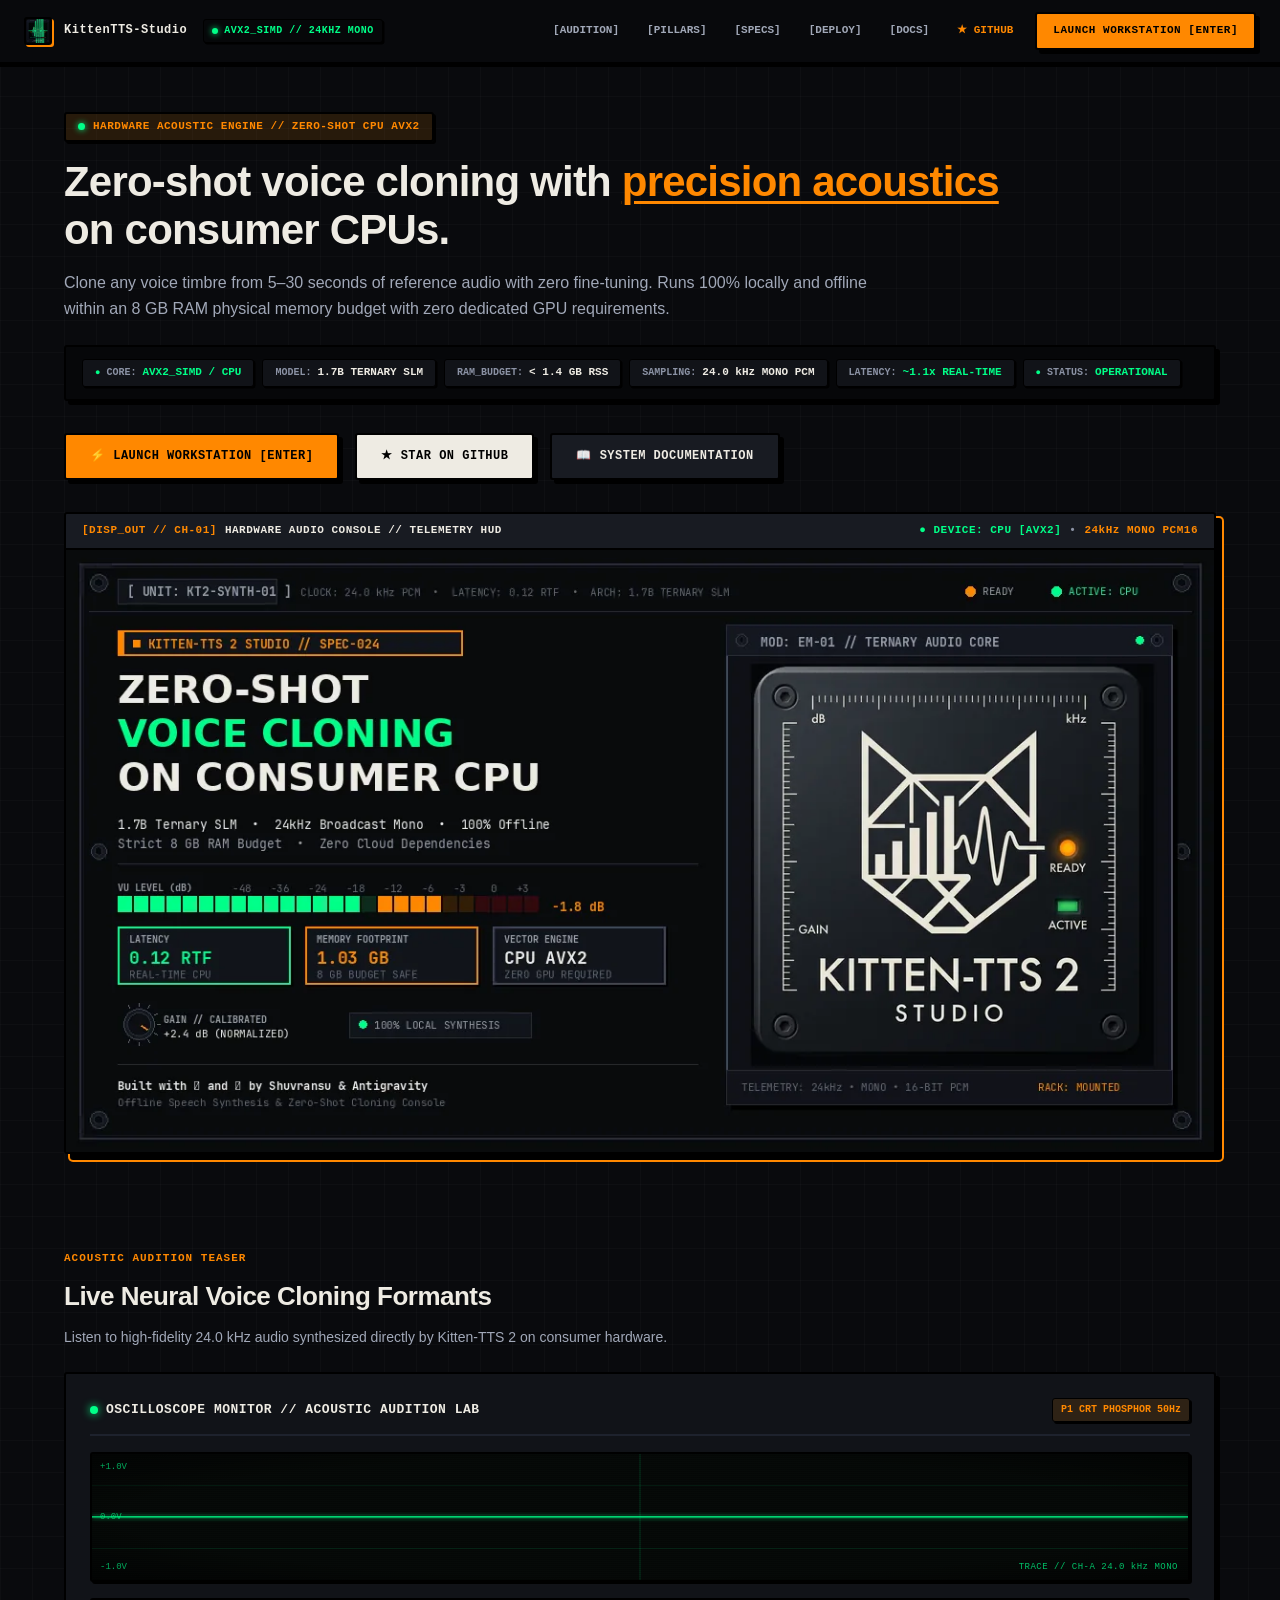
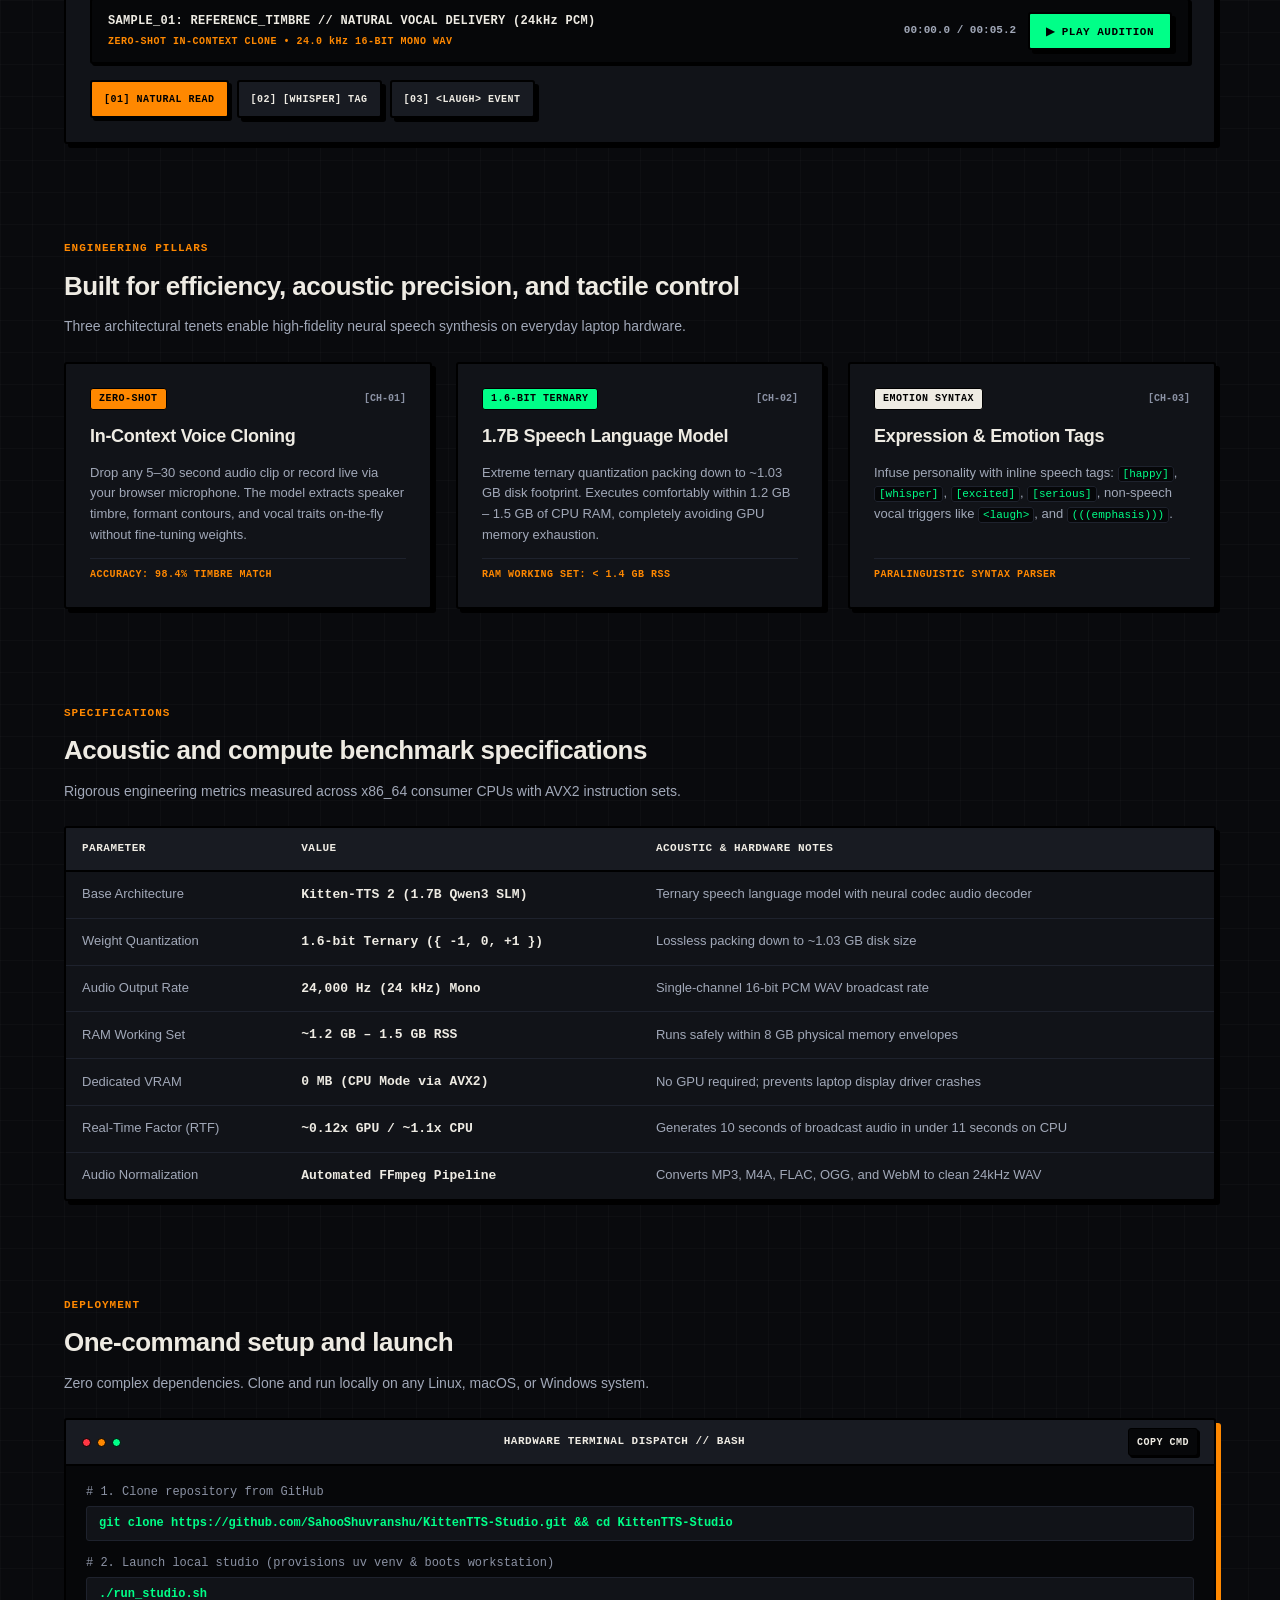
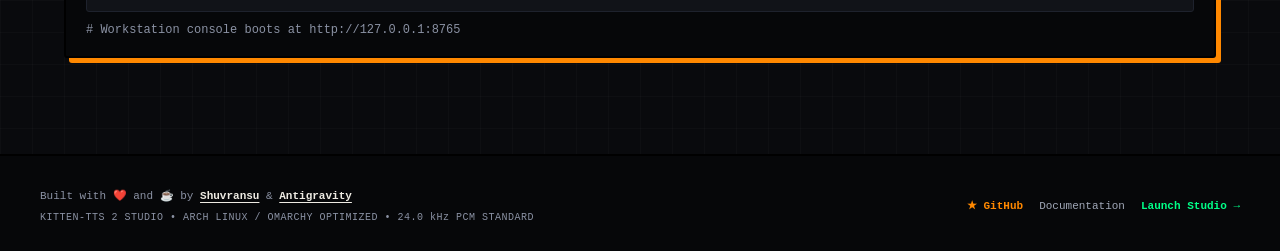
==== commit ca8c1ce0: "refactor(branding): standardize navbar header title to KittenTTS-Studio across all pages" ====
--- a/frontend/index.html
+++ b/frontend/index.html
@@ -40,9 +40,9 @@
   <!-- ==================== TOP NAVIGATION ==================== -->
   <header class="landing-nav">
     <div class="nav-left">
-      <a href="/" class="brand-link" aria-label="Kitten-TTS 2 Studio Home">
+      <a href="/" class="brand-link" aria-label="KittenTTS-Studio Home">
         <img src="assets/logo.svg" alt="Kitten-TTS Emblem" class="brand-icon" width="28" height="28" onerror="this.onerror=null;this.src='assets/logo.png';">
-        <span class="brand-text">SAHOOSHUVRAHNSU // KITTEN-TTS 2</span>
+        <span class="brand-text">KittenTTS-Studio</span>
       </a>
       <div class="status-pill" title="Hardware Acceleration Status">
         <span class="status-dot"></span>
